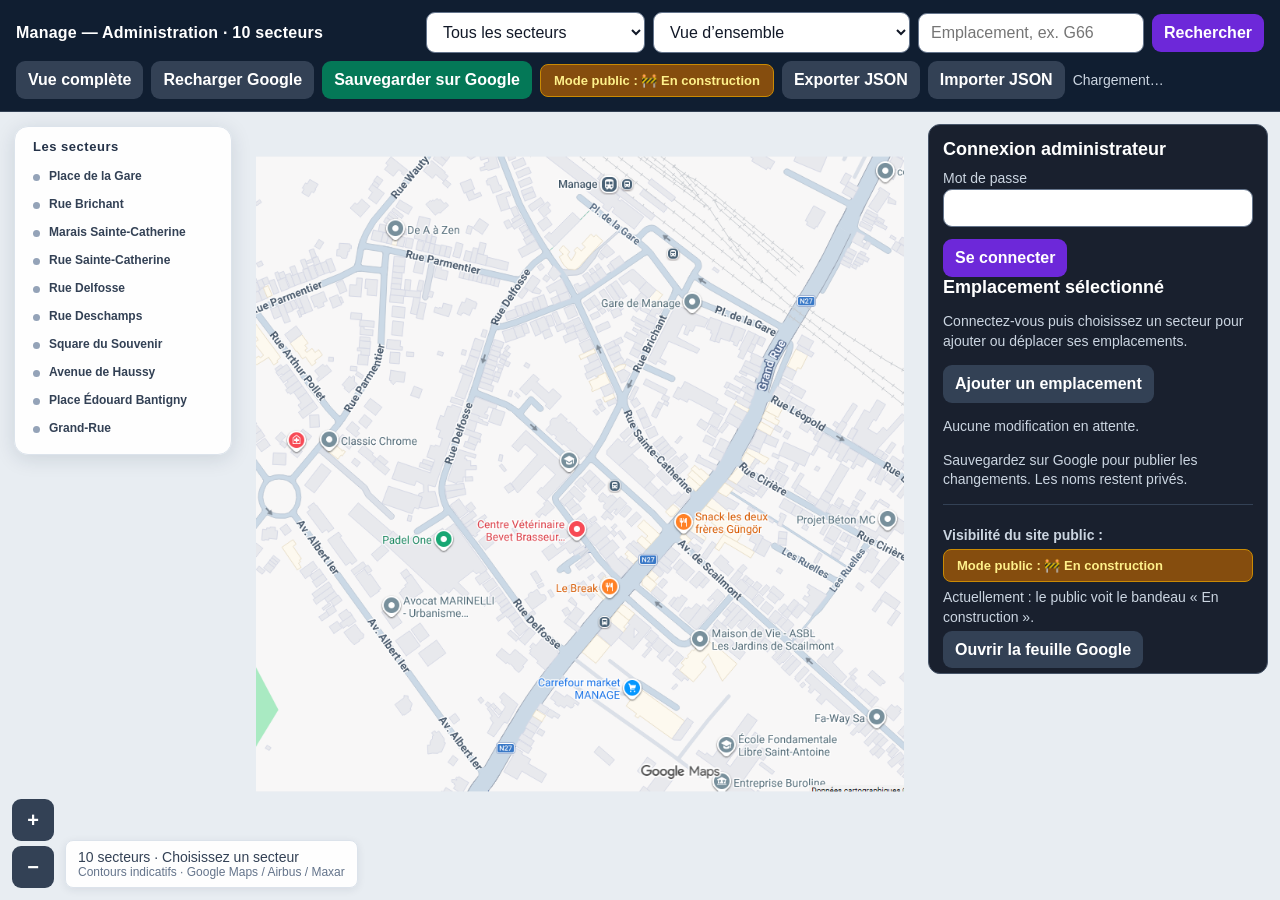
==== admin.html @ 60f696f9 "Ajout de la vue detaillee Rue Deschamps et recalage exact de la zone comme pour Haussy" ====
<!doctype html><html lang="fr"><head><meta charset="utf-8"><meta name="viewport" content="width=device-width,initial-scale=1"><title>Brocante Manage — Administration</title><link rel="stylesheet" href="styles.css?v=deschamps-clean-1"></head><body>
<header><strong>Manage — Administration · 10 secteurs</strong><select id="sector" aria-label="Secteur"><option value="">Tous les secteurs</option></select><select id="baseMap" aria-label="Vue du plan"><option value="ensemble">Vue d’ensemble</option><option value="gare">Détail Gare</option><option value="sud">Détail sud / Grand-Rue</option></select><input id="search" aria-label="Emplacement" placeholder="Emplacement, ex. G66"><button class="primary" id="go">Rechercher</button><button id="fit">Vue complète</button><button id="reload">Recharger Google</button><button class="success" id="saveFile" disabled>Sauvegarder sur Google</button><button type="button" id="toggleConstruction" class="button toggle-construction" title="Basculer le mode d'affichage public">Mode public : 🚧 En construction</button><button id="exportFile">Exporter JSON</button><label class="button">Importer JSON<input class="hidden" type="file" id="importFile" accept=".json,application/json" disabled></label><button id="logout" class="hidden">Déconnexion</button><span id="status" role="status">Chargement…</span></header>
<main id="view"><div id="stage"><img id="map" src="plan-centre.png" alt="Plan des dix secteurs"><svg id="zones" aria-label="Secteurs de la brocante"></svg><div id="markers"></div></div><aside class="panel"><form id="login"><h2>Connexion administrateur</h2><label>Mot de passe<input id="password" type="password" autocomplete="current-password" required></label><div class="actions"><button type="submit" class="primary">Se connecter</button></div></form><h2>Emplacement sélectionné</h2><p id="empty" class="hint">Connectez-vous puis choisissez un secteur pour ajouter ou déplacer ses emplacements.</p><form id="editor" class="hidden"><label>Emplacement<input id="f_emplacement" required maxlength="60"></label><label>Exposant / nom<input id="f_nom" maxlength="300"></label><label>Secteur<select id="f_rue" required><option value="Place de la Gare">Place de la Gare</option><option value="Rampe de la Gare">Rampe de la Gare (secteur Gare)</option><option value="Rue Brichant">Rue Brichant</option><option value="Marais Sainte-Catherine">Marais Sainte-Catherine</option><option value="Rue Sainte-Catherine">Rue Sainte-Catherine</option><option value="Rue Delfosse">Rue Delfosse</option><option value="Rue Deschamps">Rue Deschamps</option><option value="Square du Souvenir">Square du Souvenir</option><option value="Avenue de Haussy">Avenue de Haussy</option><option value="Place Édouard Bantigny">Place Édouard Bantigny</option><option value="Grand-Rue">Grand-Rue</option></select></label><label>Dimension<input id="f_dimension" maxlength="300"></label><label>Statut<input id="f_statut" maxlength="300"></label><div class="row"><label>Position X sur cette vue (%)<input id="f_x" type="number" min="0" max="100" step="any" required></label><label>Position Y sur cette vue (%)<input id="f_y" type="number" min="0" max="100" step="any" required></label></div><div class="actions"><button class="primary" type="submit">Appliquer</button><button class="danger" type="button" id="remove">Supprimer</button></div></form><div class="actions"><button type="button" id="add" disabled>Ajouter un emplacement</button></div><p class="hint" id="dirty">Aucune modification en attente.</p><p class="hint">Sauvegardez sur Google pour publier les changements. Les noms restent privés.</p><div class="admin-section" style="margin-top:14px;padding-top:14px;border-top:1px solid #334155"><label style="font-weight:600;display:block;margin-bottom:6px">Visibilité du site public :</label><button type="button" id="togglePublicMode" class="button toggle-construction" style="width:100%">Mode public : 🚧 En construction</button><p class="hint" id="publicModeHint" style="margin-top:6px">Actuellement : le public voit le bandeau « En construction ».</p></div><a class="button" href="https://docs.google.com/spreadsheets/d/1a1C3NJFDnlJgHLUonnntC3DbZbD2wBY8V8TcqD11niU/edit" target="_blank" rel="noopener">Ouvrir la feuille Google</a></aside><div class="map-note"><span id="sectorNote">10 secteurs · Choisissez un secteur</span><small>Contours indicatifs · Google Maps / Airbus / Maxar</small></div><div class="controls"><button id="plus" aria-label="Zoom avant">+</button><button id="minus" aria-label="Zoom arrière">−</button></div></main>
<script>window.ADMIN_MODE=true; window.isUnlocked=false;</script><script src="config.js?v=deschamps-clean-1"></script><script src="emplacements-data.js"></script><script src="cloud.js"></script><script src="sectors.js?v=deschamps-clean-1"></script><script src="app.js?v=deschamps-clean-1"></script><script src="sector-ui.js?v=deschamps-clean-1"></script><script src="admin.js?v=deschamps-clean-1"></script></body></html>
---- styles.css ----
*{box-sizing:border-box}html,body{margin:0;height:100%;font-family:Segoe UI,Arial,sans-serif;background:#0f172a;color:#fff}body{display:grid;grid-template-rows:auto minmax(0,1fr)}header{padding:10px 12px;background:#111827;display:flex;gap:8px;align-items:center;flex-wrap:wrap;border-bottom:1px solid #334155;z-index:20}header strong{margin-right:auto}input,select{font:inherit;padding:10px 12px;border:1px solid #64748b;border-radius:9px;background:#fff;color:#111827;min-width:160px}button,.button{font:inherit;padding:10px 12px;border:0;border-radius:9px;background:#334155;color:#fff;font-weight:650;cursor:pointer;text-decoration:none}button:hover,.button:hover{background:#475569}.primary{background:#6d28d9!important}.success{background:#047857!important}.danger{background:#b91c1c!important}#status{font-size:14px;color:#cbd5e1;max-width:330px}#view{position:relative;overflow:hidden;cursor:grab;background:#020617;touch-action:none}#stage{position:absolute;transform-origin:0 0;transition:transform .45s cubic-bezier(.2,.8,.2,1)}#view.panning #stage{transition:none!important}#map{display:block;user-select:none;pointer-events:none}#zones{position:absolute;left:0;top:0;pointer-events:none}#zones g{pointer-events:stroke;cursor:pointer}#zones g:focus{outline:3px solid white}.marker{position:absolute;transform:translate(-50%,-50%);min-width:30px;height:30px;padding:0 4px;border-radius:15px;background:#7c3aed;border:3px solid white;box-shadow:0 2px 9px #000;display:grid;place-items:center;color:#0f172a;font-size:11px;font-weight:800;cursor:pointer;user-select:none;touch-action:none}.marker[hidden]{display:none}.marker.selected{color:white;background:#ef4444;z-index:5;min-width:38px;height:38px}.marker .tip{display:none;position:absolute;bottom:34px;background:#111827;color:white;padding:5px 8px;border-radius:6px;white-space:nowrap;font-size:14px}.marker:hover .tip,.marker.selected .tip{display:block}#info{position:absolute;right:12px;top:12px;background:#111827ef;border:1px solid #475569;border-radius:12px;padding:12px;min-width:230px;display:none;z-index:10}#info b{font-size:20px}#info div{margin-top:5px;color:#cbd5e1}.controls{position:absolute;left:12px;bottom:12px;display:grid;gap:5px;z-index:10}.controls button{font-size:20px;width:42px;height:42px;padding:0}.panel{position:absolute;right:12px;top:12px;width:min(340px,calc(100% - 24px));background:#111827f5;border:1px solid #475569;border-radius:12px;padding:14px;z-index:10;max-height:calc(100% - 24px);overflow:auto;touch-action:pan-y}.panel h2{font-size:18px;margin:0 0 10px}.panel label{display:block;font-size:14px;color:#cbd5e1;margin-top:8px}.panel input,.panel select{display:block;width:100%;min-width:0;margin-top:3px}.panel .row{display:grid;grid-template-columns:1fr 1fr;gap:8px}.panel .actions{display:flex;gap:8px;flex-wrap:wrap;margin-top:12px}.hint{font-size:14px;color:#cbd5e1;line-height:1.4}.admin-marker{cursor:move}.hidden{display:none!important}.map-note{position:absolute;left:65px;bottom:12px;background:#111827e8;border-radius:8px;padding:8px 12px;max-width:min(520px,calc(100% - 90px));font-size:14px;pointer-events:none}.map-note small{display:block;color:#cbd5e1;font-size:12px}@media(max-width:700px){header strong{width:100%}header input,header select{flex:1;min-width:130px}.panel{top:auto;bottom:55px;max-height:45%}.map-note{font-size:12px}}
/* Légende lisible, discrète, sans masquer le centre du plan. */
.sector-legend{position:absolute;left:14px;top:14px;z-index:9;width:218px;padding:12px;background:#fffffff5;color:#243248;border:1px solid #dce3eb;border-radius:14px;box-shadow:0 4px 20px #13263c20;touch-action:pan-y;max-height:calc(100% - 95px);overflow:auto;cursor:default}.sector-legend strong{display:block;font-size:13px;margin:0 6px 8px;letter-spacing:.04em}.sector-legend button{display:block;width:100%;text-align:left;background:transparent;color:#334155;font-size:12px;font-weight:550;padding:7px 7px 7px 22px;position:relative;border-radius:6px}.sector-legend button:before{content:'';position:absolute;left:6px;top:12px;width:7px;height:7px;border-radius:50%;background:#94a3b8;box-shadow:0 0 0 1px #fff}.sector-legend button:hover{background:#edf2f7}.sector-legend button:hover:before,.sector-legend button.active:before{background:var(--sector-color)}.sector-legend button.active{background:#e8eef6;color:#111827;font-weight:750}.marker{box-shadow:0 2px 6px #18283d40;border-width:2px;color:white}.marker .tip{font-size:12px;box-shadow:0 3px 12px #0002}#view{background:#e8edf2}header{background:#101e31;padding:12px 16px}header strong{letter-spacing:.015em}.map-note{background:#fffffff0;color:#334155;border:1px solid #dce3eb;box-shadow:0 2px 8px #13263c15}.map-note small{color:#64748b}.sector-poly,.sector-band,.sector-halo{transition:fill-opacity .2s ease,stroke .2s ease,stroke-opacity .2s ease,stroke-width .2s ease}.sector-halo{filter:drop-shadow(0 1px 2px #0f172a40)}.sector-poly{cursor:pointer}@media(max-width:700px){.sector-legend{display:none}}
.header-controls{display:flex;gap:8px;align-items:center;flex-wrap:wrap}
.construction-notice{display:inline-flex;align-items:center;gap:10px;background:rgba(234,179,8,0.12);border:1px solid rgba(234,179,8,0.45);padding:6px 14px;border-radius:9999px;font-size:13.5px;color:#fef08a}
.construction-badge{display:inline-flex;align-items:center;gap:5px;background:#eab308;color:#0f172a;font-weight:750;font-size:11.5px;text-transform:uppercase;letter-spacing:.05em;padding:3px 9px;border-radius:9999px}
.construction-text{color:#fef3c7;font-weight:500}
.toggle-construction{display:inline-flex;align-items:center;gap:6px;font-size:13px;padding:8px 13px;border-radius:8px;cursor:pointer;border:1px solid transparent;transition:background .2s,border-color .2s}
.toggle-construction.is-construction{background:#854d0e!important;color:#fef08a!important;border-color:#ca8a04!important}
.toggle-construction.is-construction:hover{background:#a16207!important}
.toggle-construction.is-normal{background:#065f46!important;color:#6ee7b7!important;border-color:#059669!important}
.toggle-construction.is-normal:hover{background:#047857!important}
@media(max-width:700px){.construction-notice{width:100%;justify-content:center;font-size:12.5px;padding:6px 8px}.header-controls{width:100%}}
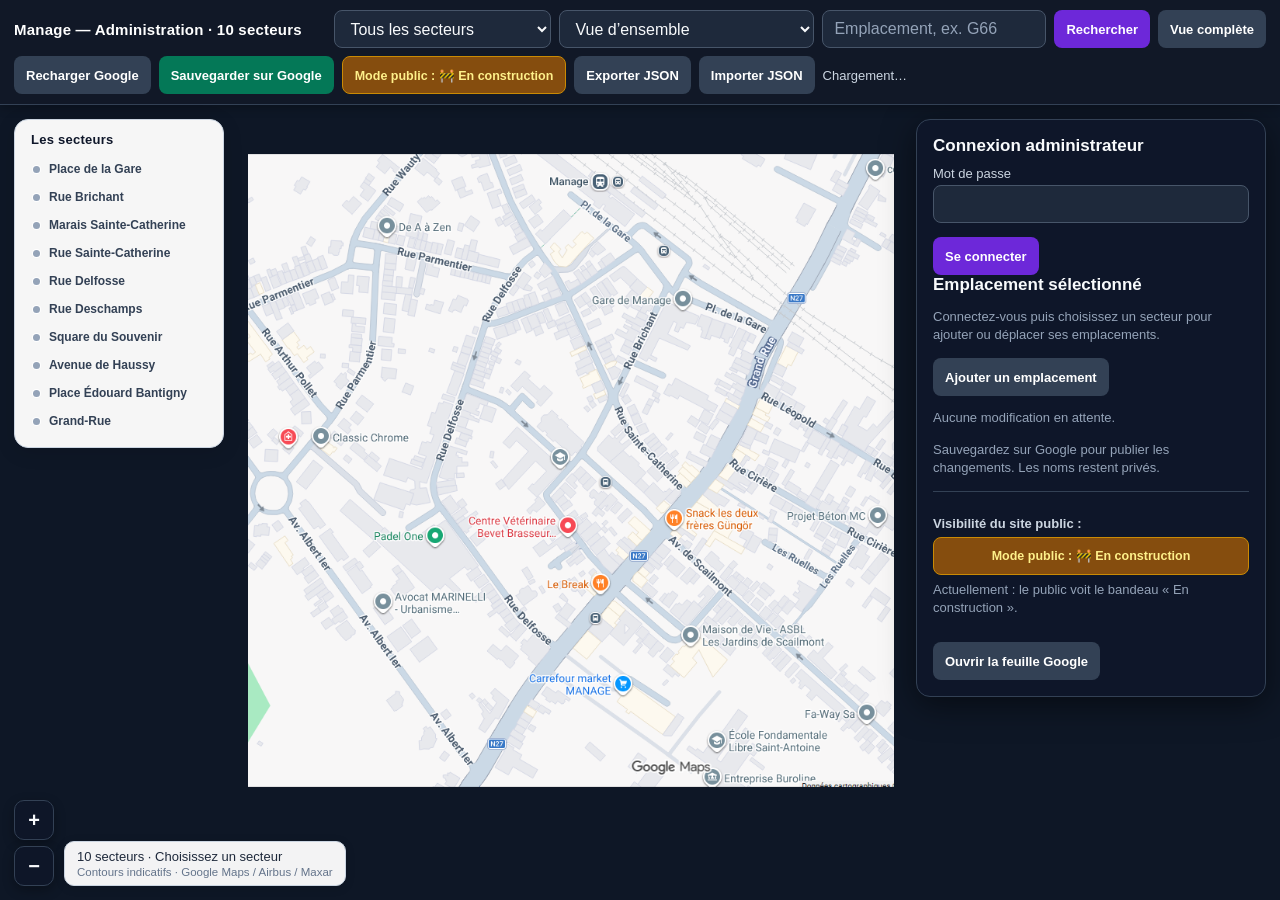
==== commit dbbfe9c8: "Ajout de l'editeur interactif de traces de secteurs dans le panneau d'administration" ====
--- a/admin.html
+++ b/admin.html
@@ -1,4 +1,4 @@
-<!doctype html><html lang="fr"><head><meta charset="utf-8"><meta name="viewport" content="width=device-width,initial-scale=1"><title>Brocante Manage — Administration</title><link rel="stylesheet" href="styles.css?v=deschamps-clean-1"></head><body>
+<!doctype html><html lang="fr"><head><meta charset="utf-8"><meta name="viewport" content="width=device-width,initial-scale=1"><title>Brocante Manage — Administration</title><link rel="stylesheet" href="styles.css?v=delfosse-clean-1"></head><body>
 <header><strong>Manage — Administration · 10 secteurs</strong><select id="sector" aria-label="Secteur"><option value="">Tous les secteurs</option></select><select id="baseMap" aria-label="Vue du plan"><option value="ensemble">Vue d’ensemble</option><option value="gare">Détail Gare</option><option value="sud">Détail sud / Grand-Rue</option></select><input id="search" aria-label="Emplacement" placeholder="Emplacement, ex. G66"><button class="primary" id="go">Rechercher</button><button id="fit">Vue complète</button><button id="reload">Recharger Google</button><button class="success" id="saveFile" disabled>Sauvegarder sur Google</button><button type="button" id="toggleConstruction" class="button toggle-construction" title="Basculer le mode d'affichage public">Mode public : 🚧 En construction</button><button id="exportFile">Exporter JSON</button><label class="button">Importer JSON<input class="hidden" type="file" id="importFile" accept=".json,application/json" disabled></label><button id="logout" class="hidden">Déconnexion</button><span id="status" role="status">Chargement…</span></header>
-<main id="view"><div id="stage"><img id="map" src="plan-centre.png" alt="Plan des dix secteurs"><svg id="zones" aria-label="Secteurs de la brocante"></svg><div id="markers"></div></div><aside class="panel"><form id="login"><h2>Connexion administrateur</h2><label>Mot de passe<input id="password" type="password" autocomplete="current-password" required></label><div class="actions"><button type="submit" class="primary">Se connecter</button></div></form><h2>Emplacement sélectionné</h2><p id="empty" class="hint">Connectez-vous puis choisissez un secteur pour ajouter ou déplacer ses emplacements.</p><form id="editor" class="hidden"><label>Emplacement<input id="f_emplacement" required maxlength="60"></label><label>Exposant / nom<input id="f_nom" maxlength="300"></label><label>Secteur<select id="f_rue" required><option value="Place de la Gare">Place de la Gare</option><option value="Rampe de la Gare">Rampe de la Gare (secteur Gare)</option><option value="Rue Brichant">Rue Brichant</option><option value="Marais Sainte-Catherine">Marais Sainte-Catherine</option><option value="Rue Sainte-Catherine">Rue Sainte-Catherine</option><option value="Rue Delfosse">Rue Delfosse</option><option value="Rue Deschamps">Rue Deschamps</option><option value="Square du Souvenir">Square du Souvenir</option><option value="Avenue de Haussy">Avenue de Haussy</option><option value="Place Édouard Bantigny">Place Édouard Bantigny</option><option value="Grand-Rue">Grand-Rue</option></select></label><label>Dimension<input id="f_dimension" maxlength="300"></label><label>Statut<input id="f_statut" maxlength="300"></label><div class="row"><label>Position X sur cette vue (%)<input id="f_x" type="number" min="0" max="100" step="any" required></label><label>Position Y sur cette vue (%)<input id="f_y" type="number" min="0" max="100" step="any" required></label></div><div class="actions"><button class="primary" type="submit">Appliquer</button><button class="danger" type="button" id="remove">Supprimer</button></div></form><div class="actions"><button type="button" id="add" disabled>Ajouter un emplacement</button></div><p class="hint" id="dirty">Aucune modification en attente.</p><p class="hint">Sauvegardez sur Google pour publier les changements. Les noms restent privés.</p><div class="admin-section" style="margin-top:14px;padding-top:14px;border-top:1px solid #334155"><label style="font-weight:600;display:block;margin-bottom:6px">Visibilité du site public :</label><button type="button" id="togglePublicMode" class="button toggle-construction" style="width:100%">Mode public : 🚧 En construction</button><p class="hint" id="publicModeHint" style="margin-top:6px">Actuellement : le public voit le bandeau « En construction ».</p></div><a class="button" href="https://docs.google.com/spreadsheets/d/1a1C3NJFDnlJgHLUonnntC3DbZbD2wBY8V8TcqD11niU/edit" target="_blank" rel="noopener">Ouvrir la feuille Google</a></aside><div class="map-note"><span id="sectorNote">10 secteurs · Choisissez un secteur</span><small>Contours indicatifs · Google Maps / Airbus / Maxar</small></div><div class="controls"><button id="plus" aria-label="Zoom avant">+</button><button id="minus" aria-label="Zoom arrière">−</button></div></main>
-<script>window.ADMIN_MODE=true; window.isUnlocked=false;</script><script src="config.js?v=deschamps-clean-1"></script><script src="emplacements-data.js"></script><script src="cloud.js"></script><script src="sectors.js?v=deschamps-clean-1"></script><script src="app.js?v=deschamps-clean-1"></script><script src="sector-ui.js?v=deschamps-clean-1"></script><script src="admin.js?v=deschamps-clean-1"></script></body></html>
+<main id="view"><div id="stage"><img id="map" src="plan-centre.png" alt="Plan des dix secteurs"><svg id="zones" aria-label="Secteurs de la brocante"></svg><div id="markers"></div></div><aside class="panel"><form id="login"><h2>Connexion administrateur</h2><label>Mot de passe<input id="password" type="password" autocomplete="current-password" required></label><div class="actions"><button type="submit" class="primary">Se connecter</button></div></form><h2>Emplacement sélectionné</h2><p id="empty" class="hint">Connectez-vous puis choisissez un secteur pour ajouter ou déplacer ses emplacements.</p><form id="editor" class="hidden"><label>Emplacement<input id="f_emplacement" required maxlength="60"></label><label>Exposant / nom<input id="f_nom" maxlength="300"></label><label>Secteur<select id="f_rue" required><option value="Place de la Gare">Place de la Gare</option><option value="Rampe de la Gare">Rampe de la Gare (secteur Gare)</option><option value="Rue Brichant">Rue Brichant</option><option value="Marais Sainte-Catherine">Marais Sainte-Catherine</option><option value="Rue Sainte-Catherine">Rue Sainte-Catherine</option><option value="Rue Delfosse">Rue Delfosse</option><option value="Rue Deschamps">Rue Deschamps</option><option value="Square du Souvenir">Square du Souvenir</option><option value="Avenue de Haussy">Avenue de Haussy</option><option value="Place Édouard Bantigny">Place Édouard Bantigny</option><option value="Grand-Rue">Grand-Rue</option></select></label><label>Dimension<input id="f_dimension" maxlength="300"></label><label>Statut<input id="f_statut" maxlength="300"></label><div class="row"><label>Position X sur cette vue (%)<input id="f_x" type="number" min="0" max="100" step="any" required></label><label>Position Y sur cette vue (%)<input id="f_y" type="number" min="0" max="100" step="any" required></label></div><div class="actions"><button class="primary" type="submit">Appliquer</button><button class="danger" type="button" id="remove">Supprimer</button></div></form><div class="actions"><button type="button" id="add" disabled>Ajouter un emplacement</button></div><p class="hint" id="dirty">Aucune modification en attente.</p><p class="hint">Sauvegardez sur Google pour publier les changements. Les noms restent privés.</p><div class="admin-section" style="margin-top:14px;padding-top:14px;border-top:1px solid #334155"><label style="font-weight:600;display:block;margin-bottom:6px">Visibilité du site public :</label><button type="button" id="togglePublicMode" class="button toggle-construction" style="width:100%">Mode public : 🚧 En construction</button><p class="hint" id="publicModeHint" style="margin-top:6px">Actuellement : le public voit le bandeau « En construction ».</p></div><div id="sectorEditSection" class="admin-section hidden" style="margin-top:14px;padding-top:14px;border-top:1px solid #334155"><label style="font-weight:600;display:block;margin-bottom:6px">Éditeur de tracé de secteur :</label><button type="button" id="toggleSectorEdit" class="button" style="width:100%">✏️ Éditer le tracé de ce secteur</button><div id="sectorEditControls" class="hidden" style="margin-top:8px"><p class="hint" style="margin-bottom:6px">Glissez les poignées bleues sur la carte pour ajuster les sommets du secteur en direct.</p><div class="actions" style="margin-top:6px"><button type="button" id="addSectorPoint" class="button" style="flex:1">➕ Point</button><button type="button" id="removeSectorPoint" class="danger" style="flex:1">➖ Retirer point</button></div><label style="margin-top:8px;font-size:12px;display:block">Code du tracé (mis à jour en direct) :</label><textarea id="sectorCodeBox" rows="4" style="width:100%;font-family:monospace;font-size:11px;background:#0e1726;color:#38bdf8;border:1px solid #334155;border-radius:6px;padding:6px;margin-top:4px" readonly></textarea><button type="button" id="copySectorCode" class="button primary" style="width:100%;margin-top:6px">📋 Copier le code du tracé</button></div></div><a class="button" href="https://docs.google.com/spreadsheets/d/1a1C3NJFDnlJgHLUonnntC3DbZbD2wBY8V8TcqD11niU/edit" target="_blank" rel="noopener" style="margin-top:12px">Ouvrir la feuille Google</a></aside><div class="map-note"><span id="sectorNote">10 secteurs · Choisissez un secteur</span><small>Contours indicatifs · Google Maps / Airbus / Maxar</small></div><div class="controls"><button id="plus" aria-label="Zoom avant">+</button><button id="minus" aria-label="Zoom arrière">−</button></div></main>
+<script>window.ADMIN_MODE=true; window.isUnlocked=false;</script><script src="config.js?v=delfosse-clean-1"></script><script src="emplacements-data.js"></script><script src="cloud.js"></script><script src="sectors.js?v=delfosse-clean-1"></script><script src="app.js?v=delfosse-clean-1"></script><script src="sector-ui.js?v=delfosse-clean-1"></script><script src="admin.js?v=delfosse-clean-1"></script></body></html>
--- a/styles.css
+++ b/styles.css
@@ -1,14 +1,419 @@
-*{box-sizing:border-box}html,body{margin:0;height:100%;font-family:Segoe UI,Arial,sans-serif;background:#0f172a;color:#fff}body{display:grid;grid-template-rows:auto minmax(0,1fr)}header{padding:10px 12px;background:#111827;display:flex;gap:8px;align-items:center;flex-wrap:wrap;border-bottom:1px solid #334155;z-index:20}header strong{margin-right:auto}input,select{font:inherit;padding:10px 12px;border:1px solid #64748b;border-radius:9px;background:#fff;color:#111827;min-width:160px}button,.button{font:inherit;padding:10px 12px;border:0;border-radius:9px;background:#334155;color:#fff;font-weight:650;cursor:pointer;text-decoration:none}button:hover,.button:hover{background:#475569}.primary{background:#6d28d9!important}.success{background:#047857!important}.danger{background:#b91c1c!important}#status{font-size:14px;color:#cbd5e1;max-width:330px}#view{position:relative;overflow:hidden;cursor:grab;background:#020617;touch-action:none}#stage{position:absolute;transform-origin:0 0;transition:transform .45s cubic-bezier(.2,.8,.2,1)}#view.panning #stage{transition:none!important}#map{display:block;user-select:none;pointer-events:none}#zones{position:absolute;left:0;top:0;pointer-events:none}#zones g{pointer-events:stroke;cursor:pointer}#zones g:focus{outline:3px solid white}.marker{position:absolute;transform:translate(-50%,-50%);min-width:30px;height:30px;padding:0 4px;border-radius:15px;background:#7c3aed;border:3px solid white;box-shadow:0 2px 9px #000;display:grid;place-items:center;color:#0f172a;font-size:11px;font-weight:800;cursor:pointer;user-select:none;touch-action:none}.marker[hidden]{display:none}.marker.selected{color:white;background:#ef4444;z-index:5;min-width:38px;height:38px}.marker .tip{display:none;position:absolute;bottom:34px;background:#111827;color:white;padding:5px 8px;border-radius:6px;white-space:nowrap;font-size:14px}.marker:hover .tip,.marker.selected .tip{display:block}#info{position:absolute;right:12px;top:12px;background:#111827ef;border:1px solid #475569;border-radius:12px;padding:12px;min-width:230px;display:none;z-index:10}#info b{font-size:20px}#info div{margin-top:5px;color:#cbd5e1}.controls{position:absolute;left:12px;bottom:12px;display:grid;gap:5px;z-index:10}.controls button{font-size:20px;width:42px;height:42px;padding:0}.panel{position:absolute;right:12px;top:12px;width:min(340px,calc(100% - 24px));background:#111827f5;border:1px solid #475569;border-radius:12px;padding:14px;z-index:10;max-height:calc(100% - 24px);overflow:auto;touch-action:pan-y}.panel h2{font-size:18px;margin:0 0 10px}.panel label{display:block;font-size:14px;color:#cbd5e1;margin-top:8px}.panel input,.panel select{display:block;width:100%;min-width:0;margin-top:3px}.panel .row{display:grid;grid-template-columns:1fr 1fr;gap:8px}.panel .actions{display:flex;gap:8px;flex-wrap:wrap;margin-top:12px}.hint{font-size:14px;color:#cbd5e1;line-height:1.4}.admin-marker{cursor:move}.hidden{display:none!important}.map-note{position:absolute;left:65px;bottom:12px;background:#111827e8;border-radius:8px;padding:8px 12px;max-width:min(520px,calc(100% - 90px));font-size:14px;pointer-events:none}.map-note small{display:block;color:#cbd5e1;font-size:12px}@media(max-width:700px){header strong{width:100%}header input,header select{flex:1;min-width:130px}.panel{top:auto;bottom:55px;max-height:45%}.map-note{font-size:12px}}
-/* Légende lisible, discrète, sans masquer le centre du plan. */
-.sector-legend{position:absolute;left:14px;top:14px;z-index:9;width:218px;padding:12px;background:#fffffff5;color:#243248;border:1px solid #dce3eb;border-radius:14px;box-shadow:0 4px 20px #13263c20;touch-action:pan-y;max-height:calc(100% - 95px);overflow:auto;cursor:default}.sector-legend strong{display:block;font-size:13px;margin:0 6px 8px;letter-spacing:.04em}.sector-legend button{display:block;width:100%;text-align:left;background:transparent;color:#334155;font-size:12px;font-weight:550;padding:7px 7px 7px 22px;position:relative;border-radius:6px}.sector-legend button:before{content:'';position:absolute;left:6px;top:12px;width:7px;height:7px;border-radius:50%;background:#94a3b8;box-shadow:0 0 0 1px #fff}.sector-legend button:hover{background:#edf2f7}.sector-legend button:hover:before,.sector-legend button.active:before{background:var(--sector-color)}.sector-legend button.active{background:#e8eef6;color:#111827;font-weight:750}.marker{box-shadow:0 2px 6px #18283d40;border-width:2px;color:white}.marker .tip{font-size:12px;box-shadow:0 3px 12px #0002}#view{background:#e8edf2}header{background:#101e31;padding:12px 16px}header strong{letter-spacing:.015em}.map-note{background:#fffffff0;color:#334155;border:1px solid #dce3eb;box-shadow:0 2px 8px #13263c15}.map-note small{color:#64748b}.sector-poly,.sector-band,.sector-halo{transition:fill-opacity .2s ease,stroke .2s ease,stroke-opacity .2s ease,stroke-width .2s ease}.sector-halo{filter:drop-shadow(0 1px 2px #0f172a40)}.sector-poly{cursor:pointer}@media(max-width:700px){.sector-legend{display:none}}
-.header-controls{display:flex;gap:8px;align-items:center;flex-wrap:wrap}
-.construction-notice{display:inline-flex;align-items:center;gap:10px;background:rgba(234,179,8,0.12);border:1px solid rgba(234,179,8,0.45);padding:6px 14px;border-radius:9999px;font-size:13.5px;color:#fef08a}
-.construction-badge{display:inline-flex;align-items:center;gap:5px;background:#eab308;color:#0f172a;font-weight:750;font-size:11.5px;text-transform:uppercase;letter-spacing:.05em;padding:3px 9px;border-radius:9999px}
-.construction-text{color:#fef3c7;font-weight:500}
-.toggle-construction{display:inline-flex;align-items:center;gap:6px;font-size:13px;padding:8px 13px;border-radius:8px;cursor:pointer;border:1px solid transparent;transition:background .2s,border-color .2s}
-.toggle-construction.is-construction{background:#854d0e!important;color:#fef08a!important;border-color:#ca8a04!important}
-.toggle-construction.is-construction:hover{background:#a16207!important}
-.toggle-construction.is-normal{background:#065f46!important;color:#6ee7b7!important;border-color:#059669!important}
-.toggle-construction.is-normal:hover{background:#047857!important}
-@media(max-width:700px){.construction-notice{width:100%;justify-content:center;font-size:12.5px;padding:6px 8px}.header-controls{width:100%}}
-
+*{box-sizing:border-box}
+html,body{margin:0;height:100%;font-family:-apple-system,BlinkMacSystemFont,"Segoe UI",Roboto,Helvetica,Arial,sans-serif;background:#0f172a;color:#fff;overflow:hidden}
+body{display:grid;grid-template-rows:auto minmax(0,1fr)}
+
+/* HEADER RESPONSIF */
+header{
+  padding:10px 14px;
+  background:#111827;
+  display:flex;
+  gap:8px;
+  align-items:center;
+  flex-wrap:wrap;
+  border-bottom:1px solid #334155;
+  z-index:25;
+  box-shadow:0 2px 10px rgba(0,0,0,0.3);
+}
+header strong{
+  font-size:15px;
+  font-weight:700;
+  letter-spacing:.015em;
+  margin-right:auto;
+  white-space:nowrap;
+}
+.header-controls{
+  display:flex;
+  gap:8px;
+  align-items:center;
+  flex-wrap:wrap;
+}
+
+/* FORM CONTROLS & BUTTONS */
+input,select{
+  font:inherit;
+  height:38px;
+  padding:0 11px;
+  border:1px solid #475569;
+  border-radius:8px;
+  background:#1e293b;
+  color:#f8fafc;
+  min-width:140px;
+  outline:none;
+  transition:border-color .15s,box-shadow .15s;
+}
+input:focus,select:focus{
+  border-color:#38bdf8;
+  box-shadow:0 0 0 3px rgba(56,189,248,0.25);
+}
+input::placeholder{color:#94a3b8}
+
+button,.button{
+  font:inherit;
+  height:38px;
+  padding:0 12px;
+  border:0;
+  border-radius:8px;
+  background:#334155;
+  color:#fff;
+  font-weight:600;
+  font-size:13px;
+  cursor:pointer;
+  text-decoration:none;
+  display:inline-flex;
+  align-items:center;
+  justify-content:center;
+  white-space:nowrap;
+  touch-action:manipulation;
+  transition:background .15s,transform .1s;
+}
+button:hover,.button:hover{background:#475569}
+button:active,.button:active{transform:scale(0.98)}
+
+.primary{background:#6d28d9!important}
+.primary:hover{background:#7c3aed!important}
+.success{background:#047857!important}
+.success:hover{background:#059669!important}
+.danger{background:#b91c1c!important}
+.danger:hover{background:#dc2626!important}
+
+#status{
+  font-size:13px;
+  color:#cbd5e1;
+  max-width:320px;
+  white-space:nowrap;
+  overflow:hidden;
+  text-overflow:ellipsis;
+}
+
+/* BANDEAU EN CONSTRUCTION */
+.construction-notice{
+  display:inline-flex;
+  align-items:center;
+  gap:10px;
+  background:rgba(234,179,8,0.12);
+  border:1px solid rgba(234,179,8,0.45);
+  padding:6px 14px;
+  border-radius:9999px;
+  font-size:13px;
+  color:#fef08a;
+}
+.construction-badge{
+  display:inline-flex;
+  align-items:center;
+  gap:5px;
+  background:#eab308;
+  color:#0f172a;
+  font-weight:750;
+  font-size:11px;
+  text-transform:uppercase;
+  letter-spacing:.05em;
+  padding:3px 8px;
+  border-radius:9999px;
+}
+.construction-text{color:#fef3c7;font-weight:500}
+
+.toggle-construction{
+  display:inline-flex;
+  align-items:center;
+  gap:6px;
+  font-size:12.5px;
+  padding:0 12px;
+  height:38px;
+  border-radius:8px;
+  cursor:pointer;
+  border:1px solid transparent;
+  transition:background .2s,border-color .2s;
+}
+.toggle-construction.is-construction{background:#854d0e!important;color:#fef08a!important;border-color:#ca8a04!important}
+.toggle-construction.is-construction:hover{background:#a16207!important}
+.toggle-construction.is-normal{background:#065f46!important;color:#6ee7b7!important;border-color:#059669!important}
+.toggle-construction.is-normal:hover{background:#047857!important}
+
+/* ZONE DE CARTE / VIEWPORT */
+#view{
+  position:relative;
+  overflow:hidden;
+  cursor:grab;
+  background:#0e1726;
+  touch-action:none;
+  user-select:none;
+}
+#stage{
+  position:absolute;
+  transform-origin:0 0;
+  transition:transform .45s cubic-bezier(.2,.8,.2,1);
+}
+#view.panning #stage{transition:none!important}
+#map{display:block;user-select:none;pointer-events:none}
+#zones{position:absolute;left:0;top:0;pointer-events:none}
+#zones g{pointer-events:stroke;cursor:pointer}
+#zones g:focus{outline:3px solid #38bdf8}
+
+/* SVG STYLES */
+.sector-poly,.sector-band,.sector-halo{
+  transition:fill-opacity .2s ease,stroke .2s ease,stroke-opacity .2s ease,stroke-width .2s ease;
+}
+.sector-halo{filter:drop-shadow(0 1px 2px #0f172a40)}
+.sector-poly{cursor:pointer}
+
+/* MARQUEURS SUR LA CARTE */
+.marker{
+  position:absolute;
+  transform:translate(-50%,-50%);
+  min-width:32px;
+  height:32px;
+  padding:0 6px;
+  border-radius:16px;
+  background:#7c3aed;
+  border:2px solid #ffffff;
+  box-shadow:0 3px 8px rgba(0,0,0,0.4);
+  display:grid;
+  place-items:center;
+  color:#ffffff;
+  font-size:11.5px;
+  font-weight:800;
+  cursor:pointer;
+  user-select:none;
+  touch-action:none;
+  transition:transform .15s ease,background-color .15s ease;
+}
+.marker[hidden]{display:none!important}
+.marker:hover{transform:translate(-50%,-50%) scale(1.15);z-index:12}
+.marker.selected{
+  color:#fff;
+  background:#ef4444!important;
+  z-index:20;
+  min-width:38px;
+  height:38px;
+  box-shadow:0 0 0 4px rgba(239,68,68,0.35),0 4px 14px rgba(0,0,0,0.6);
+  animation:pulseMarker 1.5s infinite alternate ease-in-out;
+}
+@keyframes pulseMarker{
+  0%{transform:translate(-50%,-50%) scale(1)}
+  100%{transform:translate(-50%,-50%) scale(1.1)}
+}
+
+.marker .tip{
+  display:none;
+  position:absolute;
+  bottom:38px;
+  left:50%;
+  transform:translateX(-50%);
+  background:#0f172af2;
+  color:#fff;
+  padding:6px 10px;
+  border-radius:7px;
+  white-space:nowrap;
+  font-size:12px;
+  font-weight:500;
+  border:1px solid #334155;
+  box-shadow:0 4px 14px rgba(0,0,0,0.4);
+  pointer-events:none;
+}
+.marker:hover .tip,.marker.selected .tip{display:block}
+
+/* POPUP D'INFORMATION SUR CARTE (INDEX) */
+#info{
+  position:absolute;
+  right:14px;
+  top:14px;
+  background:#0f172af5;
+  border:1px solid #334155;
+  border-radius:14px;
+  padding:14px 16px;
+  min-width:240px;
+  display:none;
+  z-index:15;
+  box-shadow:0 8px 24px rgba(0,0,0,0.4);
+  backdrop-filter:blur(8px);
+}
+#info b{font-size:18px;color:#f8fafc;display:block}
+#info div{margin-top:6px;color:#cbd5e1;font-size:13.5px}
+
+/* PANNEAU D'ADMINISTRATION */
+.panel{
+  position:absolute;
+  right:14px;
+  top:14px;
+  width:min(350px,calc(100% - 28px));
+  background:#0f172af8;
+  border:1px solid #334155;
+  border-radius:14px;
+  padding:16px;
+  z-index:20;
+  max-height:calc(100% - 28px);
+  overflow-y:auto;
+  touch-action:pan-y;
+  box-shadow:0 8px 32px rgba(0,0,0,0.5);
+  backdrop-filter:blur(10px);
+}
+.panel h2{font-size:17px;margin:0 0 10px;color:#f8fafc}
+.panel label{display:block;font-size:13px;color:#cbd5e1;margin-top:10px;font-weight:500}
+.panel input,.panel select{display:block;width:100%;min-width:0;margin-top:4px}
+.panel .row{display:grid;grid-template-columns:1fr 1fr;gap:8px}
+.panel .actions{display:flex;gap:8px;flex-wrap:wrap;margin-top:14px}
+.hint{font-size:13px;color:#94a3b8;line-height:1.4}
+.admin-marker{cursor:move}
+.hidden{display:none!important}
+
+/* CONTROLES DE ZOOM */
+.controls{
+  position:absolute;
+  left:14px;
+  bottom:14px;
+  display:flex;
+  flex-direction:column;
+  gap:6px;
+  z-index:15;
+}
+.controls button{
+  font-size:20px;
+  width:40px;
+  height:40px;
+  padding:0;
+  border-radius:10px;
+  background:#0f172ae6;
+  border:1px solid #334155;
+  color:#f8fafc;
+  box-shadow:0 4px 12px rgba(0,0,0,0.3);
+  backdrop-filter:blur(6px);
+}
+.controls button:hover{background:#1e293b}
+
+/* NOTE ET DECRIPTEUR EN BAS DE CARTE */
+.map-note{
+  position:absolute;
+  left:64px;
+  bottom:14px;
+  background:#fffffff2;
+  color:#1e293b;
+  border:1px solid #cbd5e1;
+  border-radius:10px;
+  padding:7px 12px;
+  max-width:min(500px,calc(100% - 85px));
+  font-size:13px;
+  pointer-events:none;
+  box-shadow:0 2px 10px rgba(0,0,0,0.15);
+  z-index:10;
+}
+.map-note small{display:block;color:#64748b;font-size:11.5px;margin-top:2px}
+
+/* LEGENDE DES SECTEURS */
+.sector-legend{
+  position:absolute;
+  left:14px;
+  top:14px;
+  z-index:9;
+  width:210px;
+  padding:12px;
+  background:#fffffff5;
+  color:#1e293b;
+  border:1px solid #cbd5e1;
+  border-radius:14px;
+  box-shadow:0 4px 20px rgba(0,0,0,0.12);
+  touch-action:pan-y;
+  max-height:calc(100% - 95px);
+  overflow-y:auto;
+  cursor:default;
+}
+.sector-legend strong{display:block;font-size:13px;margin:0 4px 8px;letter-spacing:.02em;color:#0f172a}
+.sector-legend button{
+  display:block;
+  width:100%;
+  text-align:left;
+  background:transparent;
+  color:#334155;
+  font-size:12px;
+  font-weight:550;
+  padding:7px 7px 7px 22px;
+  position:relative;
+  border-radius:6px;
+  height:auto;
+}
+.sector-legend button:before{
+  content:'';
+  position:absolute;
+  left:6px;
+  top:11px;
+  width:7px;
+  height:7px;
+  border-radius:50%;
+  background:#94a3b8;
+  box-shadow:0 0 0 1px #fff;
+}
+.sector-legend button:hover{background:#edf2f7}
+.sector-legend button:hover:before,.sector-legend button.active:before{background:var(--sector-color)}
+.sector-legend button.active{background:#e2e8f0;color:#0f172a;font-weight:750}
+
+/* ========================================================= */
+/* MEDIA QUERIES : RESPONSIVE DESIGN PC / TABLETTE / MOBILE  */
+/* ========================================================= */
+
+/* TABLETTES ET ECRANS MOYENS (< 900px) */
+@media(max-width:900px){
+  header{padding:8px 10px;gap:6px}
+  header strong{font-size:14px}
+  input,select,button,.button,.toggle-construction{height:35px;font-size:12.5px;padding:0 8px}
+  input,select{min-width:110px}
+  
+  .panel{
+    top:auto;
+    bottom:0;
+    left:0;
+    right:0;
+    width:100%;
+    max-height:50vh;
+    border-radius:16px 16px 0 0;
+    border-right:none;
+    border-left:none;
+    z-index:30;
+  }
+
+  #info{
+    top:auto;
+    bottom:0;
+    left:0;
+    right:0;
+    width:100%;
+    min-width:0;
+    border-radius:16px 16px 0 0;
+    border-right:none;
+    border-left:none;
+    z-index:25;
+  }
+}
+
+/* SMARTPHONES ET GSM (< 650px) */
+@media(max-width:650px){
+  header{padding:8px;gap:6px}
+  header strong{width:100%;margin-bottom:2px;font-size:14px}
+  .header-controls{width:100%;display:grid;grid-template-columns:1fr 1fr;gap:6px}
+  .header-controls input,.header-controls select,.header-controls button{
+    width:100%;
+    min-width:0;
+    font-size:12px;
+    height:36px;
+  }
+  .header-controls button.primary{grid-column:span 2}
+  #status{width:100%;max-width:100%;font-size:12px;text-align:center;grid-column:span 2}
+
+  .construction-notice{
+    width:100%;
+    justify-content:center;
+    font-size:12px;
+    padding:5px 8px;
+  }
+
+  .controls{left:10px;bottom:10px}
+  .controls button{width:36px;height:36px;font-size:18px}
+
+  .map-note{
+    left:54px;
+    bottom:10px;
+    font-size:11.5px;
+    padding:5px 9px;
+    max-width:calc(100% - 66px);
+  }
+
+  .sector-legend{display:none}
+}
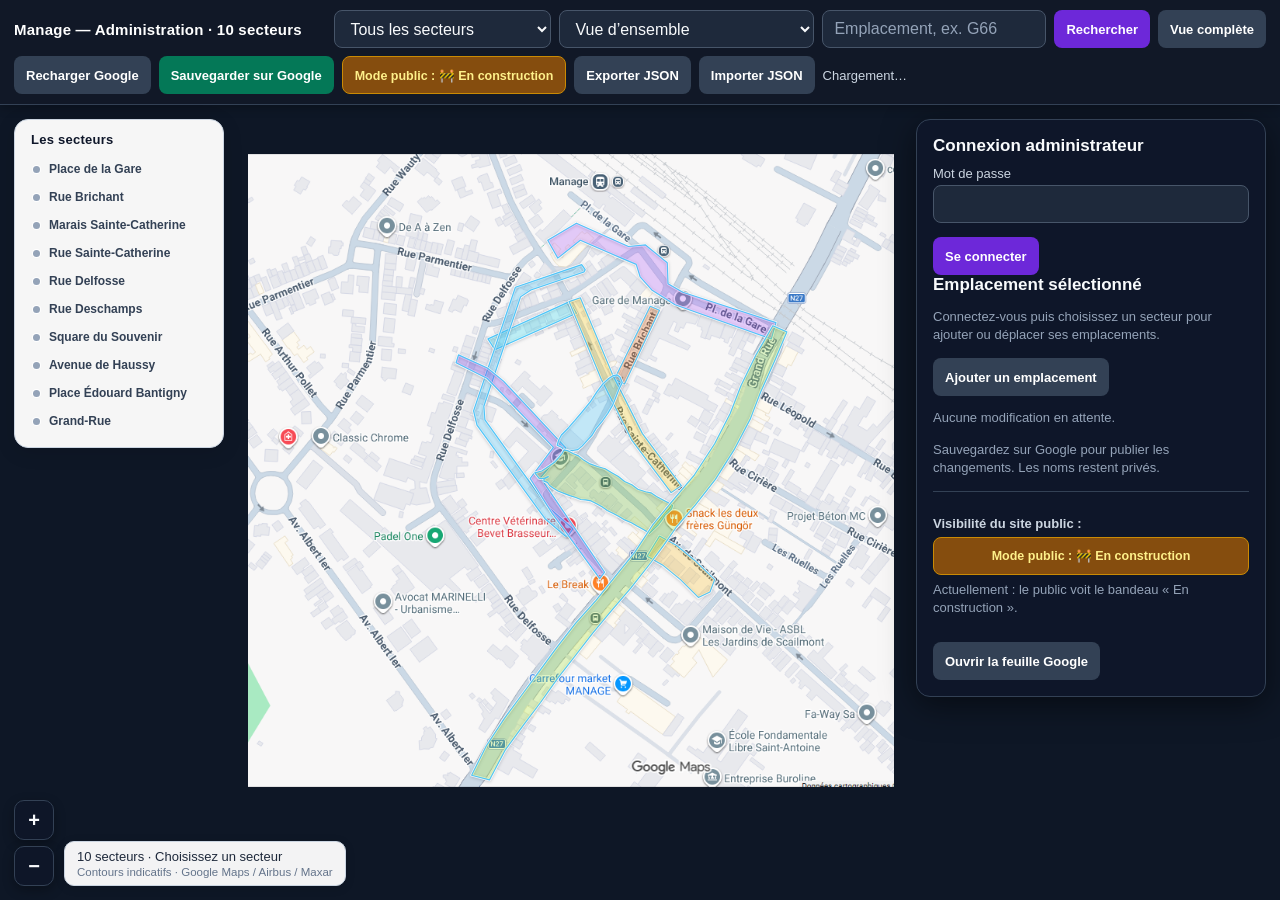
==== commit 3c0bb1e6: "Implement full sector outlines persistence to Google Cloud and localStorage" ====
--- a/admin.html
+++ b/admin.html
@@ -1,4 +1,4 @@
 <!doctype html><html lang="fr"><head><meta charset="utf-8"><meta name="viewport" content="width=device-width,initial-scale=1"><title>Brocante Manage — Administration</title><link rel="stylesheet" href="styles.css?v=delfosse-clean-1"></head><body>
 <header><strong>Manage — Administration · 10 secteurs</strong><select id="sector" aria-label="Secteur"><option value="">Tous les secteurs</option></select><select id="baseMap" aria-label="Vue du plan"><option value="ensemble">Vue d’ensemble</option><option value="gare">Détail Gare</option><option value="sud">Détail sud / Grand-Rue</option></select><input id="search" aria-label="Emplacement" placeholder="Emplacement, ex. G66"><button class="primary" id="go">Rechercher</button><button id="fit">Vue complète</button><button id="reload">Recharger Google</button><button class="success" id="saveFile" disabled>Sauvegarder sur Google</button><button type="button" id="toggleConstruction" class="button toggle-construction" title="Basculer le mode d'affichage public">Mode public : 🚧 En construction</button><button id="exportFile">Exporter JSON</button><label class="button">Importer JSON<input class="hidden" type="file" id="importFile" accept=".json,application/json" disabled></label><button id="logout" class="hidden">Déconnexion</button><span id="status" role="status">Chargement…</span></header>
-<main id="view"><div id="stage"><img id="map" src="plan-centre.png" alt="Plan des dix secteurs"><svg id="zones" aria-label="Secteurs de la brocante"></svg><div id="markers"></div></div><aside class="panel"><form id="login"><h2>Connexion administrateur</h2><label>Mot de passe<input id="password" type="password" autocomplete="current-password" required></label><div class="actions"><button type="submit" class="primary">Se connecter</button></div></form><h2>Emplacement sélectionné</h2><p id="empty" class="hint">Connectez-vous puis choisissez un secteur pour ajouter ou déplacer ses emplacements.</p><form id="editor" class="hidden"><label>Emplacement<input id="f_emplacement" required maxlength="60"></label><label>Exposant / nom<input id="f_nom" maxlength="300"></label><label>Secteur<select id="f_rue" required><option value="Place de la Gare">Place de la Gare</option><option value="Rampe de la Gare">Rampe de la Gare (secteur Gare)</option><option value="Rue Brichant">Rue Brichant</option><option value="Marais Sainte-Catherine">Marais Sainte-Catherine</option><option value="Rue Sainte-Catherine">Rue Sainte-Catherine</option><option value="Rue Delfosse">Rue Delfosse</option><option value="Rue Deschamps">Rue Deschamps</option><option value="Square du Souvenir">Square du Souvenir</option><option value="Avenue de Haussy">Avenue de Haussy</option><option value="Place Édouard Bantigny">Place Édouard Bantigny</option><option value="Grand-Rue">Grand-Rue</option></select></label><label>Dimension<input id="f_dimension" maxlength="300"></label><label>Statut<input id="f_statut" maxlength="300"></label><div class="row"><label>Position X sur cette vue (%)<input id="f_x" type="number" min="0" max="100" step="any" required></label><label>Position Y sur cette vue (%)<input id="f_y" type="number" min="0" max="100" step="any" required></label></div><div class="actions"><button class="primary" type="submit">Appliquer</button><button class="danger" type="button" id="remove">Supprimer</button></div></form><div class="actions"><button type="button" id="add" disabled>Ajouter un emplacement</button></div><p class="hint" id="dirty">Aucune modification en attente.</p><p class="hint">Sauvegardez sur Google pour publier les changements. Les noms restent privés.</p><div class="admin-section" style="margin-top:14px;padding-top:14px;border-top:1px solid #334155"><label style="font-weight:600;display:block;margin-bottom:6px">Visibilité du site public :</label><button type="button" id="togglePublicMode" class="button toggle-construction" style="width:100%">Mode public : 🚧 En construction</button><p class="hint" id="publicModeHint" style="margin-top:6px">Actuellement : le public voit le bandeau « En construction ».</p></div><div id="sectorEditSection" class="admin-section hidden" style="margin-top:14px;padding-top:14px;border-top:1px solid #334155"><label style="font-weight:600;display:block;margin-bottom:6px">Éditeur de tracé de secteur :</label><button type="button" id="toggleSectorEdit" class="button" style="width:100%">✏️ Éditer le tracé de ce secteur</button><div id="sectorEditControls" class="hidden" style="margin-top:8px"><p class="hint" style="margin-bottom:6px">Glissez les poignées bleues sur la carte pour ajuster les sommets du secteur en direct.</p><div class="actions" style="margin-top:6px"><button type="button" id="addSectorPoint" class="button" style="flex:1">➕ Point</button><button type="button" id="removeSectorPoint" class="danger" style="flex:1">➖ Retirer point</button></div><label style="margin-top:8px;font-size:12px;display:block">Code du tracé (mis à jour en direct) :</label><textarea id="sectorCodeBox" rows="4" style="width:100%;font-family:monospace;font-size:11px;background:#0e1726;color:#38bdf8;border:1px solid #334155;border-radius:6px;padding:6px;margin-top:4px" readonly></textarea><button type="button" id="copySectorCode" class="button primary" style="width:100%;margin-top:6px">📋 Copier le code du tracé</button></div></div><a class="button" href="https://docs.google.com/spreadsheets/d/1a1C3NJFDnlJgHLUonnntC3DbZbD2wBY8V8TcqD11niU/edit" target="_blank" rel="noopener" style="margin-top:12px">Ouvrir la feuille Google</a></aside><div class="map-note"><span id="sectorNote">10 secteurs · Choisissez un secteur</span><small>Contours indicatifs · Google Maps / Airbus / Maxar</small></div><div class="controls"><button id="plus" aria-label="Zoom avant">+</button><button id="minus" aria-label="Zoom arrière">−</button></div></main>
+<main id="view"><div id="stage"><img id="map" src="plan-centre.png" alt="Plan des dix secteurs"><svg id="zones" aria-label="Secteurs de la brocante"></svg><div id="markers"></div></div><aside class="panel"><form id="login"><h2>Connexion administrateur</h2><label>Mot de passe<input id="password" type="password" autocomplete="current-password" required></label><div class="actions"><button type="submit" class="primary">Se connecter</button></div></form><h2>Emplacement sélectionné</h2><p id="empty" class="hint">Connectez-vous puis choisissez un secteur pour ajouter ou déplacer ses emplacements.</p><form id="editor" class="hidden"><label>Emplacement<input id="f_emplacement" required maxlength="60"></label><label>Exposant / nom<input id="f_nom" maxlength="300"></label><label>Secteur<select id="f_rue" required><option value="Place de la Gare">Place de la Gare</option><option value="Rampe de la Gare">Rampe de la Gare (secteur Gare)</option><option value="Rue Brichant">Rue Brichant</option><option value="Marais Sainte-Catherine">Marais Sainte-Catherine</option><option value="Rue Sainte-Catherine">Rue Sainte-Catherine</option><option value="Rue Delfosse">Rue Delfosse</option><option value="Rue Deschamps">Rue Deschamps</option><option value="Square du Souvenir">Square du Souvenir</option><option value="Avenue de Haussy">Avenue de Haussy</option><option value="Place Édouard Bantigny">Place Édouard Bantigny</option><option value="Grand-Rue">Grand-Rue</option></select></label><label>Dimension<input id="f_dimension" maxlength="300"></label><label>Statut<input id="f_statut" maxlength="300"></label><div class="row"><label>Position X sur cette vue (%)<input id="f_x" type="number" min="0" max="100" step="any" required></label><label>Position Y sur cette vue (%)<input id="f_y" type="number" min="0" max="100" step="any" required></label></div><div class="actions"><button class="primary" type="submit">Appliquer</button><button class="danger" type="button" id="remove">Supprimer</button></div></form><div class="actions"><button type="button" id="add" disabled>Ajouter un emplacement</button></div><p class="hint" id="dirty">Aucune modification en attente.</p><p class="hint">Sauvegardez sur Google pour publier les changements. Les noms restent privés.</p><div class="admin-section" style="margin-top:14px;padding-top:14px;border-top:1px solid #334155"><label style="font-weight:600;display:block;margin-bottom:6px">Visibilité du site public :</label><button type="button" id="togglePublicMode" class="button toggle-construction" style="width:100%">Mode public : 🚧 En construction</button><p class="hint" id="publicModeHint" style="margin-top:6px">Actuellement : le public voit le bandeau « En construction ».</p></div><div id="sectorEditSection" class="admin-section hidden" style="margin-top:14px;padding-top:14px;border-top:1px solid #334155"><label style="font-weight:600;display:block;margin-bottom:6px">Éditeur de tracé de secteur :</label><button type="button" id="toggleSectorEdit" class="button" style="width:100%">✏️ Éditer le tracé de ce secteur</button><div id="sectorEditControls" class="hidden" style="margin-top:8px"><p class="hint" style="margin-bottom:6px">Glissez les poignées bleues sur la carte pour ajuster les sommets du secteur en direct.</p><div class="actions" style="margin-top:6px"><button type="button" id="addSectorPoint" class="button" style="flex:1">➕ Point</button><button type="button" id="removeSectorPoint" class="danger" style="flex:1">➖ Retirer point</button></div><label style="margin-top:8px;font-size:12px;display:block">Code du tracé (mis à jour en direct) :</label><textarea id="sectorCodeBox" rows="4" style="width:100%;font-family:monospace;font-size:11px;background:#0e1726;color:#38bdf8;border:1px solid #334155;border-radius:6px;padding:6px;margin-top:4px" readonly></textarea><button type="button" id="copySectorCode" class="button primary" style="width:100%;margin-top:6px">📋 Copier le code du tracé</button><button type="button" id="saveSectorOutlinesBtn" class="button success" style="width:100%;margin-top:6px">💾 Sauvegarder les tracés sur Google</button></div></div><a class="button" href="https://docs.google.com/spreadsheets/d/1a1C3NJFDnlJgHLUonnntC3DbZbD2wBY8V8TcqD11niU/edit" target="_blank" rel="noopener" style="margin-top:12px">Ouvrir la feuille Google</a></aside><div class="map-note"><span id="sectorNote">10 secteurs · Choisissez un secteur</span><small>Contours indicatifs · Google Maps / Airbus / Maxar</small></div><div class="controls"><button id="plus" aria-label="Zoom avant">+</button><button id="minus" aria-label="Zoom arrière">−</button></div></main>
 <script>window.ADMIN_MODE=true; window.isUnlocked=false;</script><script src="config.js?v=delfosse-clean-1"></script><script src="emplacements-data.js"></script><script src="cloud.js"></script><script src="sectors.js?v=delfosse-clean-1"></script><script src="app.js?v=delfosse-clean-1"></script><script src="sector-ui.js?v=delfosse-clean-1"></script><script src="admin.js?v=delfosse-clean-1"></script></body></html>
--- a/styles.css
+++ b/styles.css
@@ -148,6 +148,7 @@
 #zones{position:absolute;left:0;top:0;pointer-events:none}
 #zones g{pointer-events:stroke;cursor:pointer}
 #zones g:focus{outline:3px solid #38bdf8}
+#zones circle.vertex-handle{pointer-events:all!important;cursor:move!important}
 
 /* SVG STYLES */
 .sector-poly,.sector-band,.sector-halo{
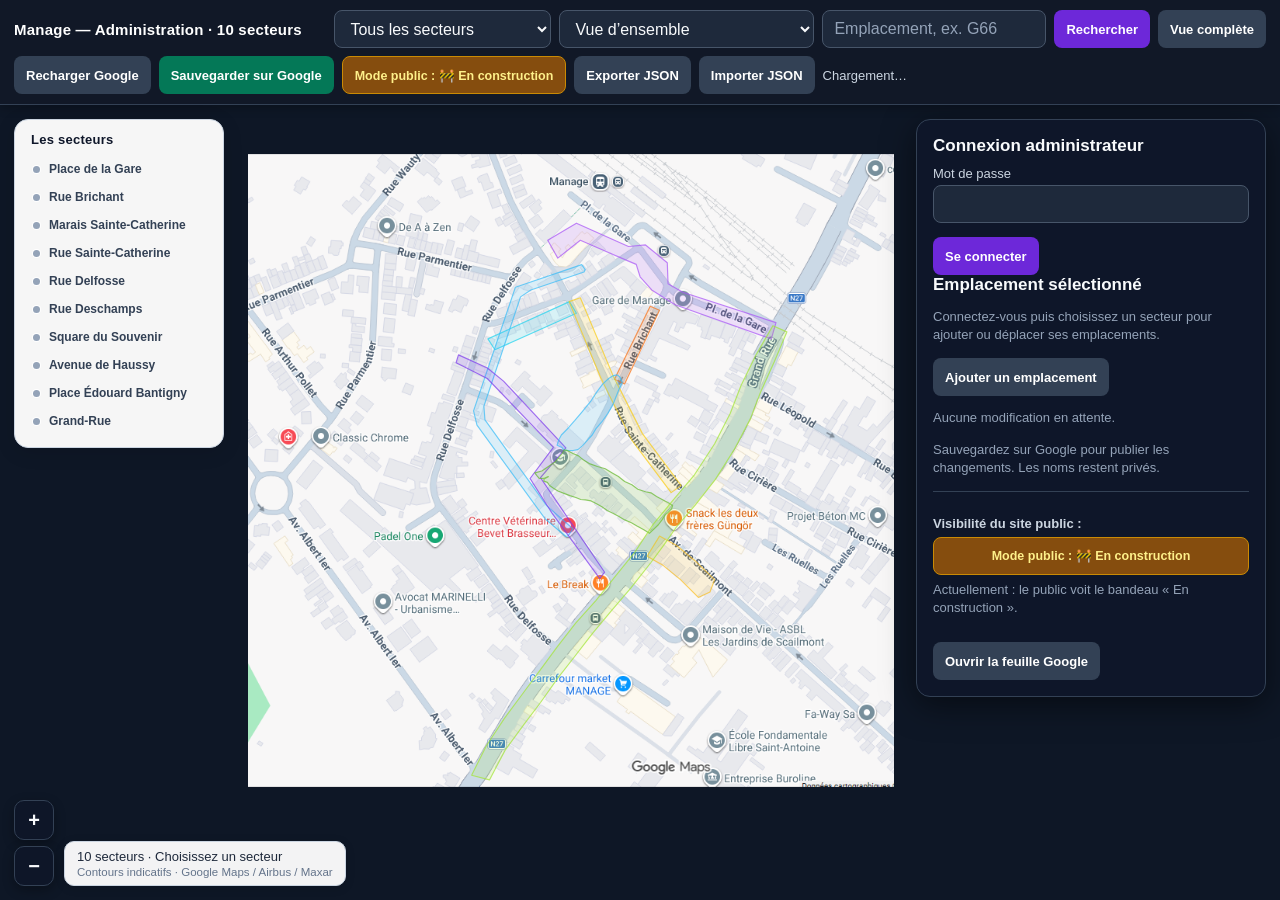
==== commit f0e9f9fd: "Restore clean plan-clair vector map for ensemble view and apply delicate sector tinting" ====
--- a/admin.html
+++ b/admin.html
@@ -1,4 +1,4 @@
 <!doctype html><html lang="fr"><head><meta charset="utf-8"><meta name="viewport" content="width=device-width,initial-scale=1"><title>Brocante Manage — Administration</title><link rel="stylesheet" href="styles.css?v=delfosse-clean-1"></head><body>
 <header><strong>Manage — Administration · 10 secteurs</strong><select id="sector" aria-label="Secteur"><option value="">Tous les secteurs</option></select><select id="baseMap" aria-label="Vue du plan"><option value="ensemble">Vue d’ensemble</option><option value="gare">Détail Gare</option><option value="sud">Détail sud / Grand-Rue</option></select><input id="search" aria-label="Emplacement" placeholder="Emplacement, ex. G66"><button class="primary" id="go">Rechercher</button><button id="fit">Vue complète</button><button id="reload">Recharger Google</button><button class="success" id="saveFile" disabled>Sauvegarder sur Google</button><button type="button" id="toggleConstruction" class="button toggle-construction" title="Basculer le mode d'affichage public">Mode public : 🚧 En construction</button><button id="exportFile">Exporter JSON</button><label class="button">Importer JSON<input class="hidden" type="file" id="importFile" accept=".json,application/json" disabled></label><button id="logout" class="hidden">Déconnexion</button><span id="status" role="status">Chargement…</span></header>
-<main id="view"><div id="stage"><img id="map" src="plan-centre.png" alt="Plan des dix secteurs"><svg id="zones" aria-label="Secteurs de la brocante"></svg><div id="markers"></div></div><aside class="panel"><form id="login"><h2>Connexion administrateur</h2><label>Mot de passe<input id="password" type="password" autocomplete="current-password" required></label><div class="actions"><button type="submit" class="primary">Se connecter</button></div></form><h2>Emplacement sélectionné</h2><p id="empty" class="hint">Connectez-vous puis choisissez un secteur pour ajouter ou déplacer ses emplacements.</p><form id="editor" class="hidden"><label>Emplacement<input id="f_emplacement" required maxlength="60"></label><label>Exposant / nom<input id="f_nom" maxlength="300"></label><label>Secteur<select id="f_rue" required><option value="Place de la Gare">Place de la Gare</option><option value="Rampe de la Gare">Rampe de la Gare (secteur Gare)</option><option value="Rue Brichant">Rue Brichant</option><option value="Marais Sainte-Catherine">Marais Sainte-Catherine</option><option value="Rue Sainte-Catherine">Rue Sainte-Catherine</option><option value="Rue Delfosse">Rue Delfosse</option><option value="Rue Deschamps">Rue Deschamps</option><option value="Square du Souvenir">Square du Souvenir</option><option value="Avenue de Haussy">Avenue de Haussy</option><option value="Place Édouard Bantigny">Place Édouard Bantigny</option><option value="Grand-Rue">Grand-Rue</option></select></label><label>Dimension<input id="f_dimension" maxlength="300"></label><label>Statut<input id="f_statut" maxlength="300"></label><div class="row"><label>Position X sur cette vue (%)<input id="f_x" type="number" min="0" max="100" step="any" required></label><label>Position Y sur cette vue (%)<input id="f_y" type="number" min="0" max="100" step="any" required></label></div><div class="actions"><button class="primary" type="submit">Appliquer</button><button class="danger" type="button" id="remove">Supprimer</button></div></form><div class="actions"><button type="button" id="add" disabled>Ajouter un emplacement</button></div><p class="hint" id="dirty">Aucune modification en attente.</p><p class="hint">Sauvegardez sur Google pour publier les changements. Les noms restent privés.</p><div class="admin-section" style="margin-top:14px;padding-top:14px;border-top:1px solid #334155"><label style="font-weight:600;display:block;margin-bottom:6px">Visibilité du site public :</label><button type="button" id="togglePublicMode" class="button toggle-construction" style="width:100%">Mode public : 🚧 En construction</button><p class="hint" id="publicModeHint" style="margin-top:6px">Actuellement : le public voit le bandeau « En construction ».</p></div><div id="sectorEditSection" class="admin-section hidden" style="margin-top:14px;padding-top:14px;border-top:1px solid #334155"><label style="font-weight:600;display:block;margin-bottom:6px">Éditeur de tracé de secteur :</label><button type="button" id="toggleSectorEdit" class="button" style="width:100%">✏️ Éditer le tracé de ce secteur</button><div id="sectorEditControls" class="hidden" style="margin-top:8px"><p class="hint" style="margin-bottom:6px">Glissez les poignées bleues sur la carte pour ajuster les sommets du secteur en direct.</p><div class="actions" style="margin-top:6px"><button type="button" id="addSectorPoint" class="button" style="flex:1">➕ Point</button><button type="button" id="removeSectorPoint" class="danger" style="flex:1">➖ Retirer point</button></div><label style="margin-top:8px;font-size:12px;display:block">Code du tracé (mis à jour en direct) :</label><textarea id="sectorCodeBox" rows="4" style="width:100%;font-family:monospace;font-size:11px;background:#0e1726;color:#38bdf8;border:1px solid #334155;border-radius:6px;padding:6px;margin-top:4px" readonly></textarea><button type="button" id="copySectorCode" class="button primary" style="width:100%;margin-top:6px">📋 Copier le code du tracé</button><button type="button" id="saveSectorOutlinesBtn" class="button success" style="width:100%;margin-top:6px">💾 Sauvegarder les tracés sur Google</button></div></div><a class="button" href="https://docs.google.com/spreadsheets/d/1a1C3NJFDnlJgHLUonnntC3DbZbD2wBY8V8TcqD11niU/edit" target="_blank" rel="noopener" style="margin-top:12px">Ouvrir la feuille Google</a></aside><div class="map-note"><span id="sectorNote">10 secteurs · Choisissez un secteur</span><small>Contours indicatifs · Google Maps / Airbus / Maxar</small></div><div class="controls"><button id="plus" aria-label="Zoom avant">+</button><button id="minus" aria-label="Zoom arrière">−</button></div></main>
+<main id="view"><div id="stage"><img id="map" src="plan-clair.png" alt="Plan des dix secteurs"><svg id="zones" aria-label="Secteurs de la brocante"></svg><div id="markers"></div></div><aside class="panel"><form id="login"><h2>Connexion administrateur</h2><label>Mot de passe<input id="password" type="password" autocomplete="current-password" required></label><div class="actions"><button type="submit" class="primary">Se connecter</button></div></form><h2>Emplacement sélectionné</h2><p id="empty" class="hint">Connectez-vous puis choisissez un secteur pour ajouter ou déplacer ses emplacements.</p><form id="editor" class="hidden"><label>Emplacement<input id="f_emplacement" required maxlength="60"></label><label>Exposant / nom<input id="f_nom" maxlength="300"></label><label>Secteur<select id="f_rue" required><option value="Place de la Gare">Place de la Gare</option><option value="Rampe de la Gare">Rampe de la Gare (secteur Gare)</option><option value="Rue Brichant">Rue Brichant</option><option value="Marais Sainte-Catherine">Marais Sainte-Catherine</option><option value="Rue Sainte-Catherine">Rue Sainte-Catherine</option><option value="Rue Delfosse">Rue Delfosse</option><option value="Rue Deschamps">Rue Deschamps</option><option value="Square du Souvenir">Square du Souvenir</option><option value="Avenue de Haussy">Avenue de Haussy</option><option value="Place Édouard Bantigny">Place Édouard Bantigny</option><option value="Grand-Rue">Grand-Rue</option></select></label><label>Dimension<input id="f_dimension" maxlength="300"></label><label>Statut<input id="f_statut" maxlength="300"></label><div class="row"><label>Position X sur cette vue (%)<input id="f_x" type="number" min="0" max="100" step="any" required></label><label>Position Y sur cette vue (%)<input id="f_y" type="number" min="0" max="100" step="any" required></label></div><div class="actions"><button class="primary" type="submit">Appliquer</button><button class="danger" type="button" id="remove">Supprimer</button></div></form><div class="actions"><button type="button" id="add" disabled>Ajouter un emplacement</button></div><p class="hint" id="dirty">Aucune modification en attente.</p><p class="hint">Sauvegardez sur Google pour publier les changements. Les noms restent privés.</p><div class="admin-section" style="margin-top:14px;padding-top:14px;border-top:1px solid #334155"><label style="font-weight:600;display:block;margin-bottom:6px">Visibilité du site public :</label><button type="button" id="togglePublicMode" class="button toggle-construction" style="width:100%">Mode public : 🚧 En construction</button><p class="hint" id="publicModeHint" style="margin-top:6px">Actuellement : le public voit le bandeau « En construction ».</p></div><div id="sectorEditSection" class="admin-section hidden" style="margin-top:14px;padding-top:14px;border-top:1px solid #334155"><label style="font-weight:600;display:block;margin-bottom:6px">Éditeur de tracé de secteur :</label><button type="button" id="toggleSectorEdit" class="button" style="width:100%">✏️ Éditer le tracé de ce secteur</button><div id="sectorEditControls" class="hidden" style="margin-top:8px"><p class="hint" style="margin-bottom:6px">Glissez les poignées bleues sur la carte pour ajuster les sommets du secteur en direct.</p><div class="actions" style="margin-top:6px"><button type="button" id="addSectorPoint" class="button" style="flex:1">➕ Point</button><button type="button" id="removeSectorPoint" class="danger" style="flex:1">➖ Retirer point</button></div><label style="margin-top:8px;font-size:12px;display:block">Code du tracé (mis à jour en direct) :</label><textarea id="sectorCodeBox" rows="4" style="width:100%;font-family:monospace;font-size:11px;background:#0e1726;color:#38bdf8;border:1px solid #334155;border-radius:6px;padding:6px;margin-top:4px" readonly></textarea><button type="button" id="copySectorCode" class="button primary" style="width:100%;margin-top:6px">📋 Copier le code du tracé</button><button type="button" id="saveSectorOutlinesBtn" class="button success" style="width:100%;margin-top:6px">💾 Sauvegarder les tracés sur Google</button></div></div><a class="button" href="https://docs.google.com/spreadsheets/d/1a1C3NJFDnlJgHLUonnntC3DbZbD2wBY8V8TcqD11niU/edit" target="_blank" rel="noopener" style="margin-top:12px">Ouvrir la feuille Google</a></aside><div class="map-note"><span id="sectorNote">10 secteurs · Choisissez un secteur</span><small>Contours indicatifs · Google Maps / Airbus / Maxar</small></div><div class="controls"><button id="plus" aria-label="Zoom avant">+</button><button id="minus" aria-label="Zoom arrière">−</button></div></main>
 <script>window.ADMIN_MODE=true; window.isUnlocked=false;</script><script src="config.js?v=delfosse-clean-1"></script><script src="emplacements-data.js"></script><script src="cloud.js"></script><script src="sectors.js?v=delfosse-clean-1"></script><script src="app.js?v=delfosse-clean-1"></script><script src="sector-ui.js?v=delfosse-clean-1"></script><script src="admin.js?v=delfosse-clean-1"></script></body></html>
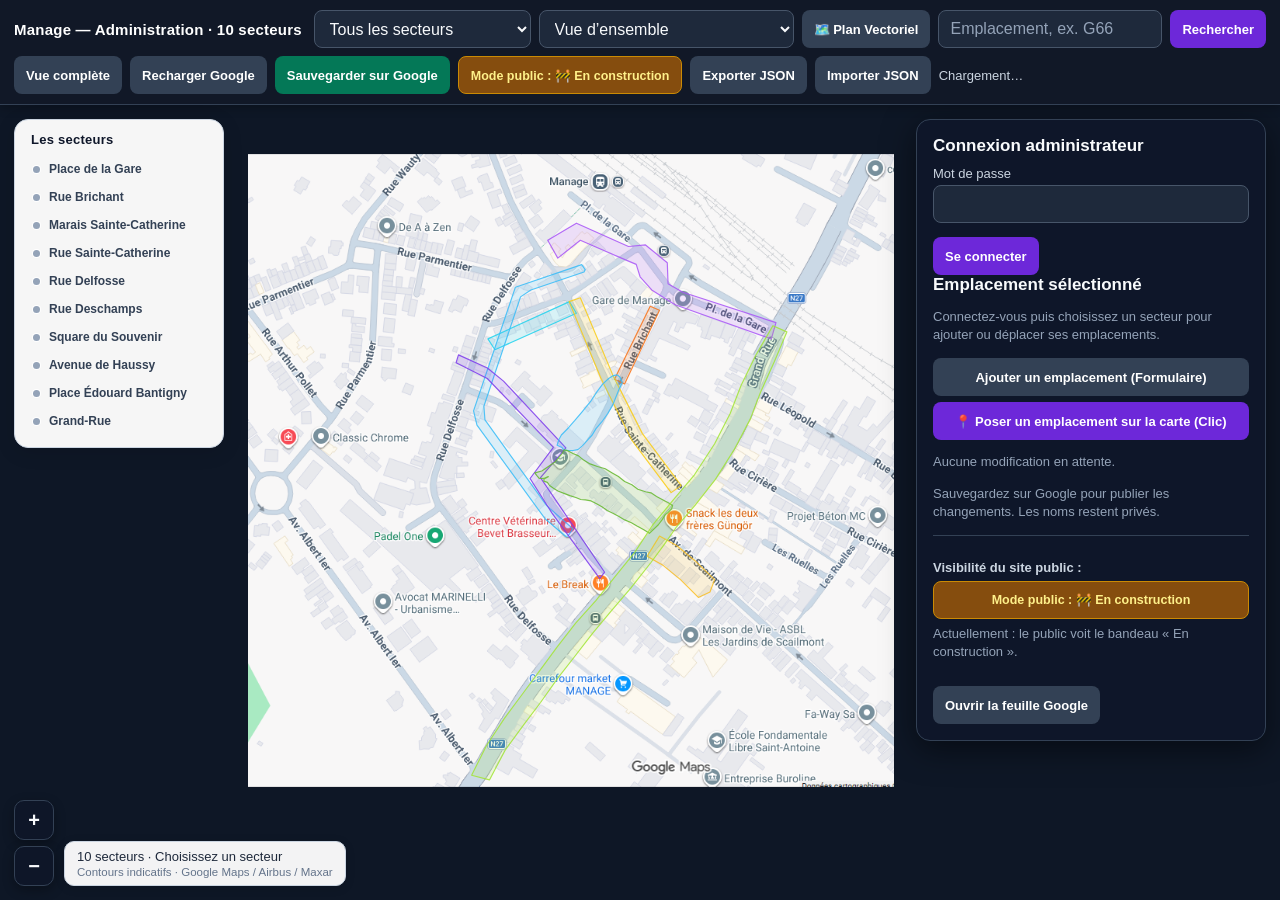
==== commit 0e3bb92f: "Complete plan overhaul: toggle map layers, click-to-draw sector polygons, direct click stall placeme" ====
--- a/admin.html
+++ b/admin.html
@@ -1,4 +1,4 @@
 <!doctype html><html lang="fr"><head><meta charset="utf-8"><meta name="viewport" content="width=device-width,initial-scale=1"><title>Brocante Manage — Administration</title><link rel="stylesheet" href="styles.css?v=delfosse-clean-1"></head><body>
-<header><strong>Manage — Administration · 10 secteurs</strong><select id="sector" aria-label="Secteur"><option value="">Tous les secteurs</option></select><select id="baseMap" aria-label="Vue du plan"><option value="ensemble">Vue d’ensemble</option><option value="gare">Détail Gare</option><option value="sud">Détail sud / Grand-Rue</option></select><input id="search" aria-label="Emplacement" placeholder="Emplacement, ex. G66"><button class="primary" id="go">Rechercher</button><button id="fit">Vue complète</button><button id="reload">Recharger Google</button><button class="success" id="saveFile" disabled>Sauvegarder sur Google</button><button type="button" id="toggleConstruction" class="button toggle-construction" title="Basculer le mode d'affichage public">Mode public : 🚧 En construction</button><button id="exportFile">Exporter JSON</button><label class="button">Importer JSON<input class="hidden" type="file" id="importFile" accept=".json,application/json" disabled></label><button id="logout" class="hidden">Déconnexion</button><span id="status" role="status">Chargement…</span></header>
-<main id="view"><div id="stage"><img id="map" src="plan-clair.png" alt="Plan des dix secteurs"><svg id="zones" aria-label="Secteurs de la brocante"></svg><div id="markers"></div></div><aside class="panel"><form id="login"><h2>Connexion administrateur</h2><label>Mot de passe<input id="password" type="password" autocomplete="current-password" required></label><div class="actions"><button type="submit" class="primary">Se connecter</button></div></form><h2>Emplacement sélectionné</h2><p id="empty" class="hint">Connectez-vous puis choisissez un secteur pour ajouter ou déplacer ses emplacements.</p><form id="editor" class="hidden"><label>Emplacement<input id="f_emplacement" required maxlength="60"></label><label>Exposant / nom<input id="f_nom" maxlength="300"></label><label>Secteur<select id="f_rue" required><option value="Place de la Gare">Place de la Gare</option><option value="Rampe de la Gare">Rampe de la Gare (secteur Gare)</option><option value="Rue Brichant">Rue Brichant</option><option value="Marais Sainte-Catherine">Marais Sainte-Catherine</option><option value="Rue Sainte-Catherine">Rue Sainte-Catherine</option><option value="Rue Delfosse">Rue Delfosse</option><option value="Rue Deschamps">Rue Deschamps</option><option value="Square du Souvenir">Square du Souvenir</option><option value="Avenue de Haussy">Avenue de Haussy</option><option value="Place Édouard Bantigny">Place Édouard Bantigny</option><option value="Grand-Rue">Grand-Rue</option></select></label><label>Dimension<input id="f_dimension" maxlength="300"></label><label>Statut<input id="f_statut" maxlength="300"></label><div class="row"><label>Position X sur cette vue (%)<input id="f_x" type="number" min="0" max="100" step="any" required></label><label>Position Y sur cette vue (%)<input id="f_y" type="number" min="0" max="100" step="any" required></label></div><div class="actions"><button class="primary" type="submit">Appliquer</button><button class="danger" type="button" id="remove">Supprimer</button></div></form><div class="actions"><button type="button" id="add" disabled>Ajouter un emplacement</button></div><p class="hint" id="dirty">Aucune modification en attente.</p><p class="hint">Sauvegardez sur Google pour publier les changements. Les noms restent privés.</p><div class="admin-section" style="margin-top:14px;padding-top:14px;border-top:1px solid #334155"><label style="font-weight:600;display:block;margin-bottom:6px">Visibilité du site public :</label><button type="button" id="togglePublicMode" class="button toggle-construction" style="width:100%">Mode public : 🚧 En construction</button><p class="hint" id="publicModeHint" style="margin-top:6px">Actuellement : le public voit le bandeau « En construction ».</p></div><div id="sectorEditSection" class="admin-section hidden" style="margin-top:14px;padding-top:14px;border-top:1px solid #334155"><label style="font-weight:600;display:block;margin-bottom:6px">Éditeur de tracé de secteur :</label><button type="button" id="toggleSectorEdit" class="button" style="width:100%">✏️ Éditer le tracé de ce secteur</button><div id="sectorEditControls" class="hidden" style="margin-top:8px"><p class="hint" style="margin-bottom:6px">Glissez les poignées bleues sur la carte pour ajuster les sommets du secteur en direct.</p><div class="actions" style="margin-top:6px"><button type="button" id="addSectorPoint" class="button" style="flex:1">➕ Point</button><button type="button" id="removeSectorPoint" class="danger" style="flex:1">➖ Retirer point</button></div><label style="margin-top:8px;font-size:12px;display:block">Code du tracé (mis à jour en direct) :</label><textarea id="sectorCodeBox" rows="4" style="width:100%;font-family:monospace;font-size:11px;background:#0e1726;color:#38bdf8;border:1px solid #334155;border-radius:6px;padding:6px;margin-top:4px" readonly></textarea><button type="button" id="copySectorCode" class="button primary" style="width:100%;margin-top:6px">📋 Copier le code du tracé</button><button type="button" id="saveSectorOutlinesBtn" class="button success" style="width:100%;margin-top:6px">💾 Sauvegarder les tracés sur Google</button></div></div><a class="button" href="https://docs.google.com/spreadsheets/d/1a1C3NJFDnlJgHLUonnntC3DbZbD2wBY8V8TcqD11niU/edit" target="_blank" rel="noopener" style="margin-top:12px">Ouvrir la feuille Google</a></aside><div class="map-note"><span id="sectorNote">10 secteurs · Choisissez un secteur</span><small>Contours indicatifs · Google Maps / Airbus / Maxar</small></div><div class="controls"><button id="plus" aria-label="Zoom avant">+</button><button id="minus" aria-label="Zoom arrière">−</button></div></main>
+<header><strong>Manage — Administration · 10 secteurs</strong><select id="sector" aria-label="Secteur"><option value="">Tous les secteurs</option></select><select id="baseMap" aria-label="Vue du plan"><option value="ensemble">Vue d’ensemble</option><option value="gare">Détail Gare</option><option value="sud">Détail sud / Grand-Rue</option></select><button type="button" id="toggleMapLayer" class="button" title="Basculer entre Plan Vectoriel et Vue Satellite">🗺️ Plan Vectoriel</button><input id="search" aria-label="Emplacement" placeholder="Emplacement, ex. G66"><button class="primary" id="go">Rechercher</button><button id="fit">Vue complète</button><button id="reload">Recharger Google</button><button class="success" id="saveFile" disabled>Sauvegarder sur Google</button><button type="button" id="toggleConstruction" class="button toggle-construction" title="Basculer le mode d'affichage public">Mode public : 🚧 En construction</button><button id="exportFile">Exporter JSON</button><label class="button">Importer JSON<input class="hidden" type="file" id="importFile" accept=".json,application/json" disabled></label><button id="logout" class="hidden">Déconnexion</button><span id="status" role="status">Chargement…</span></header>
+<main id="view"><div id="stage"><img id="map" src="plan-clair.png" alt="Plan des dix secteurs"><svg id="zones" aria-label="Secteurs de la brocante"></svg><div id="markers"></div></div><aside class="panel"><form id="login"><h2>Connexion administrateur</h2><label>Mot de passe<input id="password" type="password" autocomplete="current-password" required></label><div class="actions"><button type="submit" class="primary">Se connecter</button></div></form><h2>Emplacement sélectionné</h2><p id="empty" class="hint">Connectez-vous puis choisissez un secteur pour ajouter ou déplacer ses emplacements.</p><form id="editor" class="hidden"><label>Emplacement<input id="f_emplacement" required maxlength="60"></label><label>Exposant / nom<input id="f_nom" maxlength="300"></label><label>Secteur<select id="f_rue" required><option value="Place de la Gare">Place de la Gare</option><option value="Rampe de la Gare">Rampe de la Gare (secteur Gare)</option><option value="Rue Brichant">Rue Brichant</option><option value="Marais Sainte-Catherine">Marais Sainte-Catherine</option><option value="Rue Sainte-Catherine">Rue Sainte-Catherine</option><option value="Rue Delfosse">Rue Delfosse</option><option value="Rue Deschamps">Rue Deschamps</option><option value="Square du Souvenir">Square du Souvenir</option><option value="Avenue de Haussy">Avenue de Haussy</option><option value="Place Édouard Bantigny">Place Édouard Bantigny</option><option value="Grand-Rue">Grand-Rue</option></select></label><label>Dimension<input id="f_dimension" maxlength="300"></label><label>Statut<input id="f_statut" maxlength="300"></label><div class="row"><label>Position X sur cette vue (%)<input id="f_x" type="number" min="0" max="100" step="any" required></label><label>Position Y sur cette vue (%)<input id="f_y" type="number" min="0" max="100" step="any" required></label></div><div class="actions"><button class="primary" type="submit">Appliquer</button><button class="danger" type="button" id="remove">Supprimer</button></div></form><div class="actions" style="flex-direction:column;gap:6px"><button type="button" id="add" disabled style="width:100%">Ajouter un emplacement (Formulaire)</button><button type="button" id="clickAddStall" class="button primary" disabled style="width:100%">📍 Poser un emplacement sur la carte (Clic)</button></div><p class="hint" id="dirty">Aucune modification en attente.</p><p class="hint">Sauvegardez sur Google pour publier les changements. Les noms restent privés.</p><div class="admin-section" style="margin-top:14px;padding-top:14px;border-top:1px solid #334155"><label style="font-weight:600;display:block;margin-bottom:6px">Visibilité du site public :</label><button type="button" id="togglePublicMode" class="button toggle-construction" style="width:100%">Mode public : 🚧 En construction</button><p class="hint" id="publicModeHint" style="margin-top:6px">Actuellement : le public voit le bandeau « En construction ».</p></div><div id="sectorEditSection" class="admin-section hidden" style="margin-top:14px;padding-top:14px;border-top:1px solid #334155"><label style="font-weight:600;display:block;margin-bottom:6px">Éditeur de tracé de secteur :</label><button type="button" id="toggleSectorEdit" class="button" style="width:100%">✏️ Éditer le tracé de ce secteur</button><div id="sectorEditControls" class="hidden" style="margin-top:8px"><button type="button" id="redrawSectorBtn" class="button primary" style="width:100%;margin-bottom:8px">✏️ Redessiner à la volée (Clics successifs)</button><p class="hint" id="sectorEditHint" style="margin-bottom:6px">Glissez les poignées bleues sur la carte ou cliquez sur "Redessiner" pour cliquer point par point sur les coins de la rue.</p><div class="actions" style="margin-top:6px"><button type="button" id="addSectorPoint" class="button" style="flex:1">➕ Point</button><button type="button" id="removeSectorPoint" class="danger" style="flex:1">➖ Retirer point</button></div><label style="margin-top:8px;font-size:12px;display:block">Code du tracé (mis à jour en direct) :</label><textarea id="sectorCodeBox" rows="4" style="width:100%;font-family:monospace;font-size:11px;background:#0e1726;color:#38bdf8;border:1px solid #334155;border-radius:6px;padding:6px;margin-top:4px" readonly></textarea><button type="button" id="copySectorCode" class="button primary" style="width:100%;margin-top:6px">📋 Copier le code du tracé</button><button type="button" id="saveSectorOutlinesBtn" class="button success" style="width:100%;margin-top:6px">💾 Sauvegarder les tracés sur Google</button></div></div><a class="button" href="https://docs.google.com/spreadsheets/d/1a1C3NJFDnlJgHLUonnntC3DbZbD2wBY8V8TcqD11niU/edit" target="_blank" rel="noopener" style="margin-top:12px">Ouvrir la feuille Google</a></aside><div class="map-note"><span id="sectorNote">10 secteurs · Choisissez un secteur</span><small>Contours indicatifs · Google Maps / Airbus / Maxar</small></div><div class="controls"><button id="plus" aria-label="Zoom avant">+</button><button id="minus" aria-label="Zoom arrière">−</button></div></main>
 <script>window.ADMIN_MODE=true; window.isUnlocked=false;</script><script src="config.js?v=delfosse-clean-1"></script><script src="emplacements-data.js"></script><script src="cloud.js"></script><script src="sectors.js?v=delfosse-clean-1"></script><script src="app.js?v=delfosse-clean-1"></script><script src="sector-ui.js?v=delfosse-clean-1"></script><script src="admin.js?v=delfosse-clean-1"></script></body></html>
--- a/styles.css
+++ b/styles.css
@@ -156,6 +156,18 @@
 }
 .sector-halo{filter:drop-shadow(0 1px 2px #0f172a40)}
 .sector-poly{cursor:pointer}
+#zones g:hover .sector-poly {
+  fill-opacity: 0.35 !important;
+  stroke: #ffffff !important;
+  stroke-width: 2.5px !important;
+  stroke-opacity: 1 !important;
+  filter: drop-shadow(0 0 6px rgba(255,255,255,0.4));
+}
+#zones g:hover .sector-band {
+  stroke: #ffffff !important;
+  stroke-width: 3.5px !important;
+  stroke-opacity: 1 !important;
+}
 
 /* MARQUEURS SUR LA CARTE */
 .marker{
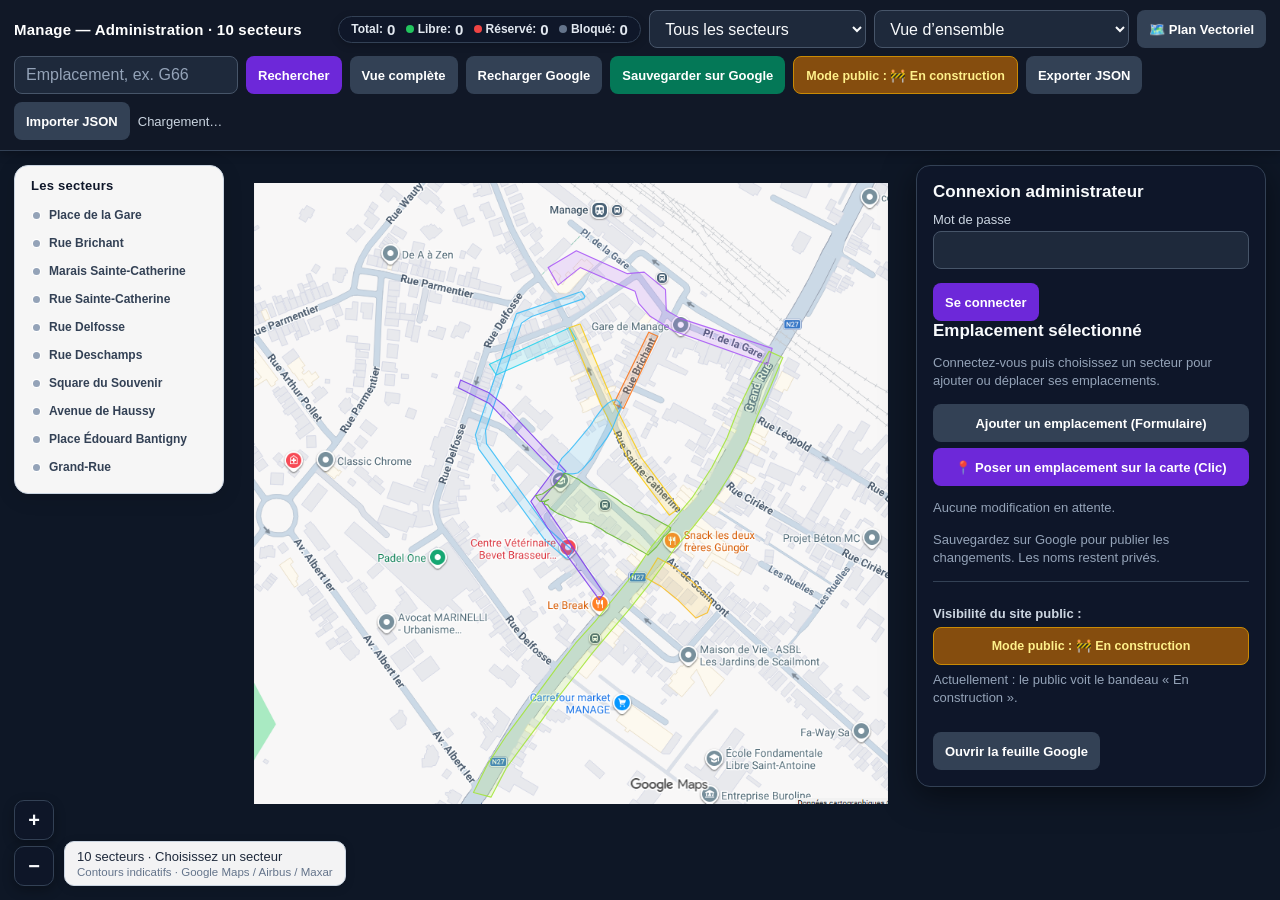
==== commit 6888fd35: "feat: full Dimanche Matin flea market system (status color coding, real-time counters, 1-click admin" ====
--- a/admin.html
+++ b/admin.html
@@ -1,4 +1,4 @@
 <!doctype html><html lang="fr"><head><meta charset="utf-8"><meta name="viewport" content="width=device-width,initial-scale=1"><title>Brocante Manage — Administration</title><link rel="stylesheet" href="styles.css?v=delfosse-clean-1"></head><body>
-<header><strong>Manage — Administration · 10 secteurs</strong><select id="sector" aria-label="Secteur"><option value="">Tous les secteurs</option></select><select id="baseMap" aria-label="Vue du plan"><option value="ensemble">Vue d’ensemble</option><option value="gare">Détail Gare</option><option value="sud">Détail sud / Grand-Rue</option></select><button type="button" id="toggleMapLayer" class="button" title="Basculer entre Plan Vectoriel et Vue Satellite">🗺️ Plan Vectoriel</button><input id="search" aria-label="Emplacement" placeholder="Emplacement, ex. G66"><button class="primary" id="go">Rechercher</button><button id="fit">Vue complète</button><button id="reload">Recharger Google</button><button class="success" id="saveFile" disabled>Sauvegarder sur Google</button><button type="button" id="toggleConstruction" class="button toggle-construction" title="Basculer le mode d'affichage public">Mode public : 🚧 En construction</button><button id="exportFile">Exporter JSON</button><label class="button">Importer JSON<input class="hidden" type="file" id="importFile" accept=".json,application/json" disabled></label><button id="logout" class="hidden">Déconnexion</button><span id="status" role="status">Chargement…</span></header>
-<main id="view"><div id="stage"><img id="map" src="plan-clair.png" alt="Plan des dix secteurs"><svg id="zones" aria-label="Secteurs de la brocante"></svg><div id="markers"></div></div><aside class="panel"><form id="login"><h2>Connexion administrateur</h2><label>Mot de passe<input id="password" type="password" autocomplete="current-password" required></label><div class="actions"><button type="submit" class="primary">Se connecter</button></div></form><h2>Emplacement sélectionné</h2><p id="empty" class="hint">Connectez-vous puis choisissez un secteur pour ajouter ou déplacer ses emplacements.</p><form id="editor" class="hidden"><label>Emplacement<input id="f_emplacement" required maxlength="60"></label><label>Exposant / nom<input id="f_nom" maxlength="300"></label><label>Secteur<select id="f_rue" required><option value="Place de la Gare">Place de la Gare</option><option value="Rampe de la Gare">Rampe de la Gare (secteur Gare)</option><option value="Rue Brichant">Rue Brichant</option><option value="Marais Sainte-Catherine">Marais Sainte-Catherine</option><option value="Rue Sainte-Catherine">Rue Sainte-Catherine</option><option value="Rue Delfosse">Rue Delfosse</option><option value="Rue Deschamps">Rue Deschamps</option><option value="Square du Souvenir">Square du Souvenir</option><option value="Avenue de Haussy">Avenue de Haussy</option><option value="Place Édouard Bantigny">Place Édouard Bantigny</option><option value="Grand-Rue">Grand-Rue</option></select></label><label>Dimension<input id="f_dimension" maxlength="300"></label><label>Statut<input id="f_statut" maxlength="300"></label><div class="row"><label>Position X sur cette vue (%)<input id="f_x" type="number" min="0" max="100" step="any" required></label><label>Position Y sur cette vue (%)<input id="f_y" type="number" min="0" max="100" step="any" required></label></div><div class="actions"><button class="primary" type="submit">Appliquer</button><button class="danger" type="button" id="remove">Supprimer</button></div></form><div class="actions" style="flex-direction:column;gap:6px"><button type="button" id="add" disabled style="width:100%">Ajouter un emplacement (Formulaire)</button><button type="button" id="clickAddStall" class="button primary" disabled style="width:100%">📍 Poser un emplacement sur la carte (Clic)</button></div><p class="hint" id="dirty">Aucune modification en attente.</p><p class="hint">Sauvegardez sur Google pour publier les changements. Les noms restent privés.</p><div class="admin-section" style="margin-top:14px;padding-top:14px;border-top:1px solid #334155"><label style="font-weight:600;display:block;margin-bottom:6px">Visibilité du site public :</label><button type="button" id="togglePublicMode" class="button toggle-construction" style="width:100%">Mode public : 🚧 En construction</button><p class="hint" id="publicModeHint" style="margin-top:6px">Actuellement : le public voit le bandeau « En construction ».</p></div><div id="sectorEditSection" class="admin-section hidden" style="margin-top:14px;padding-top:14px;border-top:1px solid #334155"><label style="font-weight:600;display:block;margin-bottom:6px">Éditeur de tracé de secteur :</label><button type="button" id="toggleSectorEdit" class="button" style="width:100%">✏️ Éditer le tracé de ce secteur</button><div id="sectorEditControls" class="hidden" style="margin-top:8px"><button type="button" id="redrawSectorBtn" class="button primary" style="width:100%;margin-bottom:8px">✏️ Redessiner à la volée (Clics successifs)</button><p class="hint" id="sectorEditHint" style="margin-bottom:6px">Glissez les poignées bleues sur la carte ou cliquez sur "Redessiner" pour cliquer point par point sur les coins de la rue.</p><div class="actions" style="margin-top:6px"><button type="button" id="addSectorPoint" class="button" style="flex:1">➕ Point</button><button type="button" id="removeSectorPoint" class="danger" style="flex:1">➖ Retirer point</button></div><label style="margin-top:8px;font-size:12px;display:block">Code du tracé (mis à jour en direct) :</label><textarea id="sectorCodeBox" rows="4" style="width:100%;font-family:monospace;font-size:11px;background:#0e1726;color:#38bdf8;border:1px solid #334155;border-radius:6px;padding:6px;margin-top:4px" readonly></textarea><button type="button" id="copySectorCode" class="button primary" style="width:100%;margin-top:6px">📋 Copier le code du tracé</button><button type="button" id="saveSectorOutlinesBtn" class="button success" style="width:100%;margin-top:6px">💾 Sauvegarder les tracés sur Google</button></div></div><a class="button" href="https://docs.google.com/spreadsheets/d/1a1C3NJFDnlJgHLUonnntC3DbZbD2wBY8V8TcqD11niU/edit" target="_blank" rel="noopener" style="margin-top:12px">Ouvrir la feuille Google</a></aside><div class="map-note"><span id="sectorNote">10 secteurs · Choisissez un secteur</span><small>Contours indicatifs · Google Maps / Airbus / Maxar</small></div><div class="controls"><button id="plus" aria-label="Zoom avant">+</button><button id="minus" aria-label="Zoom arrière">−</button></div></main>
+<header><strong>Manage — Administration · 10 secteurs</strong><div id="statusCounters" class="status-counters"><span class="counter-item" title="Nombre total d’emplacements">Total: <strong id="cntTotal">0</strong></span><span class="counter-item" title="Emplacements libres"><span class="counter-badge bg-libre"></span> Libre: <strong id="cntLibre">0</strong></span><span class="counter-item" title="Emplacements réservés"><span class="counter-badge bg-reserve"></span> Réservé: <strong id="cntReserve">0</strong></span><span class="counter-item" title="Emplacements bloqués"><span class="counter-badge bg-bloque"></span> Bloqué: <strong id="cntBloque">0</strong></span></div><select id="sector" aria-label="Secteur"><option value="">Tous les secteurs</option></select><select id="baseMap" aria-label="Vue du plan"><option value="ensemble">Vue d’ensemble</option><option value="gare">Détail Gare</option><option value="sud">Détail sud / Grand-Rue</option></select><button type="button" id="toggleMapLayer" class="button" title="Basculer entre Plan Vectoriel et Vue Satellite">🗺️ Plan Vectoriel</button><input id="search" aria-label="Emplacement" placeholder="Emplacement, ex. G66"><button class="primary" id="go">Rechercher</button><button id="fit">Vue complète</button><button id="reload">Recharger Google</button><button class="success" id="saveFile" disabled>Sauvegarder sur Google</button><button type="button" id="toggleConstruction" class="button toggle-construction" title="Basculer le mode d'affichage public">Mode public : 🚧 En construction</button><button id="exportFile">Exporter JSON</button><label class="button">Importer JSON<input class="hidden" type="file" id="importFile" accept=".json,application/json" disabled></label><button id="logout" class="hidden">Déconnexion</button><span id="status" role="status">Chargement…</span></header>
+<main id="view"><div id="stage"><img id="map" src="plan-clair.png" alt="Plan des dix secteurs"><svg id="zones" aria-label="Secteurs de la brocante"></svg><div id="markers"></div></div><aside class="panel"><form id="login"><h2>Connexion administrateur</h2><label>Mot de passe<input id="password" type="password" autocomplete="current-password" required></label><div class="actions"><button type="submit" class="primary">Se connecter</button></div></form><h2>Emplacement sélectionné</h2><p id="empty" class="hint">Connectez-vous puis choisissez un secteur pour ajouter ou déplacer ses emplacements.</p><form id="editor" class="hidden"><label>Emplacement<input id="f_emplacement" required maxlength="60"></label><label>Exposant / nom<input id="f_nom" maxlength="300"></label><label>Secteur<select id="f_rue" required><option value="Place de la Gare">Place de la Gare</option><option value="Rampe de la Gare">Rampe de la Gare (secteur Gare)</option><option value="Rue Brichant">Rue Brichant</option><option value="Marais Sainte-Catherine">Marais Sainte-Catherine</option><option value="Rue Sainte-Catherine">Rue Sainte-Catherine</option><option value="Rue Delfosse">Rue Delfosse</option><option value="Rue Deschamps">Rue Deschamps</option><option value="Square du Souvenir">Square du Souvenir</option><option value="Avenue de Haussy">Avenue de Haussy</option><option value="Place Édouard Bantigny">Place Édouard Bantigny</option><option value="Grand-Rue">Grand-Rue</option></select></label><label>Dimension<input id="f_dimension" maxlength="300"></label><label>Statut<input id="f_statut" maxlength="300"></label><div class="status-actions-grid"><button type="button" id="btnSetLibre" class="btn-status-toggle btn-status-libre">🟢 Marquer Libre</button><button type="button" id="btnSetReserve" class="btn-status-toggle btn-status-reserve">🔴 Réserver</button><button type="button" id="btnSetBloque" class="btn-status-toggle btn-status-bloque">🔒 Bloquer</button></div><div class="row"><label>Position X sur cette vue (%)<input id="f_x" type="number" min="0" max="100" step="any" required></label><label>Position Y sur cette vue (%)<input id="f_y" type="number" min="0" max="100" step="any" required></label></div><div class="actions"><button class="primary" type="submit">Appliquer</button><button class="danger" type="button" id="remove">Supprimer</button></div></form><div class="actions" style="flex-direction:column;gap:6px"><button type="button" id="add" disabled style="width:100%">Ajouter un emplacement (Formulaire)</button><button type="button" id="clickAddStall" class="button primary" disabled style="width:100%">📍 Poser un emplacement sur la carte (Clic)</button></div><p class="hint" id="dirty">Aucune modification en attente.</p><p class="hint">Sauvegardez sur Google pour publier les changements. Les noms restent privés.</p><div class="admin-section" style="margin-top:14px;padding-top:14px;border-top:1px solid #334155"><label style="font-weight:600;display:block;margin-bottom:6px">Visibilité du site public :</label><button type="button" id="togglePublicMode" class="button toggle-construction" style="width:100%">Mode public : 🚧 En construction</button><p class="hint" id="publicModeHint" style="margin-top:6px">Actuellement : le public voit le bandeau « En construction ».</p></div><div id="sectorEditSection" class="admin-section hidden" style="margin-top:14px;padding-top:14px;border-top:1px solid #334155"><label style="font-weight:600;display:block;margin-bottom:6px">Éditeur de tracé de secteur :</label><button type="button" id="toggleSectorEdit" class="button" style="width:100%">✏️ Éditer le tracé de ce secteur</button><div id="sectorEditControls" class="hidden" style="margin-top:8px"><button type="button" id="redrawSectorBtn" class="button primary" style="width:100%;margin-bottom:8px">✏️ Redessiner à la volée (Clics successifs)</button><p class="hint" id="sectorEditHint" style="margin-bottom:6px">Glissez les poignées bleues sur la carte ou cliquez sur "Redessiner" pour cliquer point par point sur les coins de la rue.</p><div class="actions" style="margin-top:6px"><button type="button" id="addSectorPoint" class="button" style="flex:1">➕ Point</button><button type="button" id="removeSectorPoint" class="danger" style="flex:1">➖ Retirer point</button></div><label style="margin-top:8px;font-size:12px;display:block">Code du tracé (mis à jour en direct) :</label><textarea id="sectorCodeBox" rows="4" style="width:100%;font-family:monospace;font-size:11px;background:#0e1726;color:#38bdf8;border:1px solid #334155;border-radius:6px;padding:6px;margin-top:4px" readonly></textarea><button type="button" id="copySectorCode" class="button primary" style="width:100%;margin-top:6px">📋 Copier le code du tracé</button><button type="button" id="saveSectorOutlinesBtn" class="button success" style="width:100%;margin-top:6px">💾 Sauvegarder les tracés sur Google</button></div></div><a class="button" href="https://docs.google.com/spreadsheets/d/1a1C3NJFDnlJgHLUonnntC3DbZbD2wBY8V8TcqD11niU/edit" target="_blank" rel="noopener" style="margin-top:12px">Ouvrir la feuille Google</a></aside><div class="map-note"><span id="sectorNote">10 secteurs · Choisissez un secteur</span><small>Contours indicatifs · Google Maps / Airbus / Maxar</small></div><div class="controls"><button id="plus" aria-label="Zoom avant">+</button><button id="minus" aria-label="Zoom arrière">−</button></div></main>
 <script>window.ADMIN_MODE=true; window.isUnlocked=false;</script><script src="config.js?v=delfosse-clean-1"></script><script src="emplacements-data.js"></script><script src="cloud.js"></script><script src="sectors.js?v=delfosse-clean-1"></script><script src="app.js?v=delfosse-clean-1"></script><script src="sector-ui.js?v=delfosse-clean-1"></script><script src="admin.js?v=delfosse-clean-1"></script></body></html>
--- a/styles.css
+++ b/styles.css
@@ -177,7 +177,7 @@
   height:32px;
   padding:0 6px;
   border-radius:16px;
-  background:#7c3aed;
+  background:#22c55e;
   border:2px solid #ffffff;
   box-shadow:0 3px 8px rgba(0,0,0,0.4);
   display:grid;
@@ -191,20 +191,86 @@
   transition:transform .15s ease,background-color .15s ease;
 }
 .marker[hidden]{display:none!important}
-.marker:hover{transform:translate(-50%,-50%) scale(1.15);z-index:12}
+.marker.status-libre{background:#22c55e!important;border-color:#ffffff!important;color:#fff!important;box-shadow:0 2px 8px rgba(34,197,94,0.4)}
+.marker.status-reserve{background:#ef4444!important;border-color:#ffffff!important;color:#fff!important;box-shadow:0 2px 8px rgba(239,68,68,0.4)}
+.marker.status-bloque{background:#64748b!important;border-color:#cbd5e1!important;color:#fff!important;box-shadow:0 2px 8px rgba(100,116,139,0.4)}
+.marker:hover{transform:translate(-50%,-50%) scale(1.18);z-index:12}
 .marker.selected{
   color:#fff;
-  background:#ef4444!important;
   z-index:20;
   min-width:38px;
   height:38px;
-  box-shadow:0 0 0 4px rgba(239,68,68,0.35),0 4px 14px rgba(0,0,0,0.6);
+  box-shadow:0 0 0 4px rgba(255,255,255,0.7),0 4px 14px rgba(0,0,0,0.6);
   animation:pulseMarker 1.5s infinite alternate ease-in-out;
 }
 @keyframes pulseMarker{
   0%{transform:translate(-50%,-50%) scale(1)}
   100%{transform:translate(-50%,-50%) scale(1.1)}
 }
+
+/* COMPTEURS DE STATUTS & BADGES (Méthode Dimanche Matin) */
+.status-counters{
+  display:inline-flex;
+  align-items:center;
+  gap:10px;
+  background:rgba(15,23,42,0.85);
+  border:1px solid #334155;
+  border-radius:9999px;
+  padding:4px 12px;
+  font-size:12px;
+  font-weight:600;
+  color:#e2e8f0;
+  box-shadow:0 2px 8px rgba(0,0,0,0.2);
+}
+.counter-item{display:inline-flex;align-items:center;gap:4px}
+.counter-badge{display:inline-block;width:8px;height:8px;border-radius:50%}
+.counter-badge.bg-libre{background:#22c55e}
+.counter-badge.bg-reserve{background:#ef4444}
+.counter-badge.bg-bloque{background:#64748b}
+
+.status-badge{
+  display:inline-flex;
+  align-items:center;
+  gap:5px;
+  padding:3px 8px;
+  border-radius:6px;
+  font-weight:700;
+  font-size:11.5px;
+  text-transform:uppercase;
+  letter-spacing:.02em;
+}
+.status-badge.badge-libre{background:rgba(34,197,94,0.2);color:#4ade80;border:1px solid rgba(34,197,94,0.4)}
+.status-badge.badge-reserve{background:rgba(239,68,68,0.2);color:#f87171;border:1px solid rgba(239,68,68,0.4)}
+.status-badge.badge-bloque{background:rgba(100,116,139,0.2);color:#94a3b8;border:1px solid rgba(100,116,139,0.4)}
+
+/* BOUTONS ACTIONS RAPIDES DE STATUT (ADMIN) */
+.status-actions-grid{
+  display:grid;
+  grid-template-columns:repeat(3,1fr);
+  gap:6px;
+  margin-top:6px;
+  margin-bottom:6px;
+}
+.btn-status-toggle{
+  font-size:11.5px;
+  padding:6px 4px;
+  height:34px;
+  border-radius:6px;
+  border:1px solid transparent;
+  cursor:pointer;
+  font-weight:600;
+  display:inline-flex;
+  align-items:center;
+  justify-content:center;
+  gap:4px;
+  transition:all .15s ease;
+}
+.btn-status-libre{background:#166534;color:#4ade80;border-color:#22c55e}
+.btn-status-libre:hover{background:#15803d}
+.btn-status-reserve{background:#991b1b;color:#f87171;border-color:#ef4444}
+.btn-status-reserve:hover{background:#b91c1c}
+.btn-status-bloque{background:#334155;color:#cbd5e1;border-color:#64748b}
+.btn-status-bloque:hover{background:#475569}
 
 .marker .tip{
   display:none;
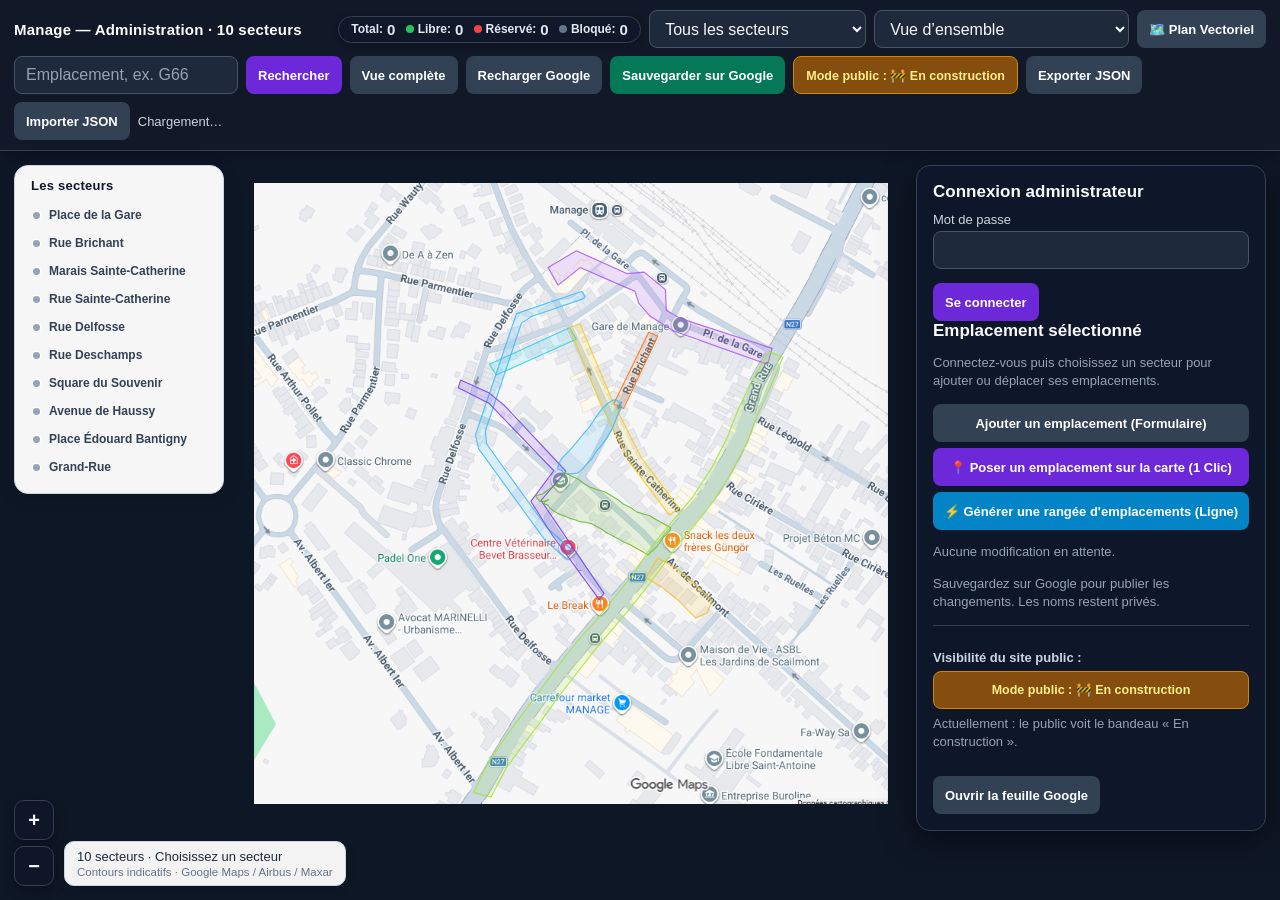
==== commit 9e9f9c2d: "feat: Dimanche Matin rectangular stall tiles & 2-click batch street row generator" ====
--- a/admin.html
+++ b/admin.html
@@ -1,4 +1,4 @@
 <!doctype html><html lang="fr"><head><meta charset="utf-8"><meta name="viewport" content="width=device-width,initial-scale=1"><title>Brocante Manage — Administration</title><link rel="stylesheet" href="styles.css?v=delfosse-clean-1"></head><body>
 <header><strong>Manage — Administration · 10 secteurs</strong><div id="statusCounters" class="status-counters"><span class="counter-item" title="Nombre total d’emplacements">Total: <strong id="cntTotal">0</strong></span><span class="counter-item" title="Emplacements libres"><span class="counter-badge bg-libre"></span> Libre: <strong id="cntLibre">0</strong></span><span class="counter-item" title="Emplacements réservés"><span class="counter-badge bg-reserve"></span> Réservé: <strong id="cntReserve">0</strong></span><span class="counter-item" title="Emplacements bloqués"><span class="counter-badge bg-bloque"></span> Bloqué: <strong id="cntBloque">0</strong></span></div><select id="sector" aria-label="Secteur"><option value="">Tous les secteurs</option></select><select id="baseMap" aria-label="Vue du plan"><option value="ensemble">Vue d’ensemble</option><option value="gare">Détail Gare</option><option value="sud">Détail sud / Grand-Rue</option></select><button type="button" id="toggleMapLayer" class="button" title="Basculer entre Plan Vectoriel et Vue Satellite">🗺️ Plan Vectoriel</button><input id="search" aria-label="Emplacement" placeholder="Emplacement, ex. G66"><button class="primary" id="go">Rechercher</button><button id="fit">Vue complète</button><button id="reload">Recharger Google</button><button class="success" id="saveFile" disabled>Sauvegarder sur Google</button><button type="button" id="toggleConstruction" class="button toggle-construction" title="Basculer le mode d'affichage public">Mode public : 🚧 En construction</button><button id="exportFile">Exporter JSON</button><label class="button">Importer JSON<input class="hidden" type="file" id="importFile" accept=".json,application/json" disabled></label><button id="logout" class="hidden">Déconnexion</button><span id="status" role="status">Chargement…</span></header>
-<main id="view"><div id="stage"><img id="map" src="plan-clair.png" alt="Plan des dix secteurs"><svg id="zones" aria-label="Secteurs de la brocante"></svg><div id="markers"></div></div><aside class="panel"><form id="login"><h2>Connexion administrateur</h2><label>Mot de passe<input id="password" type="password" autocomplete="current-password" required></label><div class="actions"><button type="submit" class="primary">Se connecter</button></div></form><h2>Emplacement sélectionné</h2><p id="empty" class="hint">Connectez-vous puis choisissez un secteur pour ajouter ou déplacer ses emplacements.</p><form id="editor" class="hidden"><label>Emplacement<input id="f_emplacement" required maxlength="60"></label><label>Exposant / nom<input id="f_nom" maxlength="300"></label><label>Secteur<select id="f_rue" required><option value="Place de la Gare">Place de la Gare</option><option value="Rampe de la Gare">Rampe de la Gare (secteur Gare)</option><option value="Rue Brichant">Rue Brichant</option><option value="Marais Sainte-Catherine">Marais Sainte-Catherine</option><option value="Rue Sainte-Catherine">Rue Sainte-Catherine</option><option value="Rue Delfosse">Rue Delfosse</option><option value="Rue Deschamps">Rue Deschamps</option><option value="Square du Souvenir">Square du Souvenir</option><option value="Avenue de Haussy">Avenue de Haussy</option><option value="Place Édouard Bantigny">Place Édouard Bantigny</option><option value="Grand-Rue">Grand-Rue</option></select></label><label>Dimension<input id="f_dimension" maxlength="300"></label><label>Statut<input id="f_statut" maxlength="300"></label><div class="status-actions-grid"><button type="button" id="btnSetLibre" class="btn-status-toggle btn-status-libre">🟢 Marquer Libre</button><button type="button" id="btnSetReserve" class="btn-status-toggle btn-status-reserve">🔴 Réserver</button><button type="button" id="btnSetBloque" class="btn-status-toggle btn-status-bloque">🔒 Bloquer</button></div><div class="row"><label>Position X sur cette vue (%)<input id="f_x" type="number" min="0" max="100" step="any" required></label><label>Position Y sur cette vue (%)<input id="f_y" type="number" min="0" max="100" step="any" required></label></div><div class="actions"><button class="primary" type="submit">Appliquer</button><button class="danger" type="button" id="remove">Supprimer</button></div></form><div class="actions" style="flex-direction:column;gap:6px"><button type="button" id="add" disabled style="width:100%">Ajouter un emplacement (Formulaire)</button><button type="button" id="clickAddStall" class="button primary" disabled style="width:100%">📍 Poser un emplacement sur la carte (Clic)</button></div><p class="hint" id="dirty">Aucune modification en attente.</p><p class="hint">Sauvegardez sur Google pour publier les changements. Les noms restent privés.</p><div class="admin-section" style="margin-top:14px;padding-top:14px;border-top:1px solid #334155"><label style="font-weight:600;display:block;margin-bottom:6px">Visibilité du site public :</label><button type="button" id="togglePublicMode" class="button toggle-construction" style="width:100%">Mode public : 🚧 En construction</button><p class="hint" id="publicModeHint" style="margin-top:6px">Actuellement : le public voit le bandeau « En construction ».</p></div><div id="sectorEditSection" class="admin-section hidden" style="margin-top:14px;padding-top:14px;border-top:1px solid #334155"><label style="font-weight:600;display:block;margin-bottom:6px">Éditeur de tracé de secteur :</label><button type="button" id="toggleSectorEdit" class="button" style="width:100%">✏️ Éditer le tracé de ce secteur</button><div id="sectorEditControls" class="hidden" style="margin-top:8px"><button type="button" id="redrawSectorBtn" class="button primary" style="width:100%;margin-bottom:8px">✏️ Redessiner à la volée (Clics successifs)</button><p class="hint" id="sectorEditHint" style="margin-bottom:6px">Glissez les poignées bleues sur la carte ou cliquez sur "Redessiner" pour cliquer point par point sur les coins de la rue.</p><div class="actions" style="margin-top:6px"><button type="button" id="addSectorPoint" class="button" style="flex:1">➕ Point</button><button type="button" id="removeSectorPoint" class="danger" style="flex:1">➖ Retirer point</button></div><label style="margin-top:8px;font-size:12px;display:block">Code du tracé (mis à jour en direct) :</label><textarea id="sectorCodeBox" rows="4" style="width:100%;font-family:monospace;font-size:11px;background:#0e1726;color:#38bdf8;border:1px solid #334155;border-radius:6px;padding:6px;margin-top:4px" readonly></textarea><button type="button" id="copySectorCode" class="button primary" style="width:100%;margin-top:6px">📋 Copier le code du tracé</button><button type="button" id="saveSectorOutlinesBtn" class="button success" style="width:100%;margin-top:6px">💾 Sauvegarder les tracés sur Google</button></div></div><a class="button" href="https://docs.google.com/spreadsheets/d/1a1C3NJFDnlJgHLUonnntC3DbZbD2wBY8V8TcqD11niU/edit" target="_blank" rel="noopener" style="margin-top:12px">Ouvrir la feuille Google</a></aside><div class="map-note"><span id="sectorNote">10 secteurs · Choisissez un secteur</span><small>Contours indicatifs · Google Maps / Airbus / Maxar</small></div><div class="controls"><button id="plus" aria-label="Zoom avant">+</button><button id="minus" aria-label="Zoom arrière">−</button></div></main>
+<main id="view"><div id="stage"><img id="map" src="plan-clair.png" alt="Plan des dix secteurs"><svg id="zones" aria-label="Secteurs de la brocante"></svg><div id="markers"></div></div><aside class="panel"><form id="login"><h2>Connexion administrateur</h2><label>Mot de passe<input id="password" type="password" autocomplete="current-password" required></label><div class="actions"><button type="submit" class="primary">Se connecter</button></div></form><h2>Emplacement sélectionné</h2><p id="empty" class="hint">Connectez-vous puis choisissez un secteur pour ajouter ou déplacer ses emplacements.</p><form id="editor" class="hidden"><label>Emplacement<input id="f_emplacement" required maxlength="60"></label><label>Exposant / nom<input id="f_nom" maxlength="300"></label><label>Secteur<select id="f_rue" required><option value="Place de la Gare">Place de la Gare</option><option value="Rampe de la Gare">Rampe de la Gare (secteur Gare)</option><option value="Rue Brichant">Rue Brichant</option><option value="Marais Sainte-Catherine">Marais Sainte-Catherine</option><option value="Rue Sainte-Catherine">Rue Sainte-Catherine</option><option value="Rue Delfosse">Rue Delfosse</option><option value="Rue Deschamps">Rue Deschamps</option><option value="Square du Souvenir">Square du Souvenir</option><option value="Avenue de Haussy">Avenue de Haussy</option><option value="Place Édouard Bantigny">Place Édouard Bantigny</option><option value="Grand-Rue">Grand-Rue</option></select></label><label>Dimension<input id="f_dimension" maxlength="300"></label><label>Statut<input id="f_statut" maxlength="300"></label><div class="status-actions-grid"><button type="button" id="btnSetLibre" class="btn-status-toggle btn-status-libre">🟢 Marquer Libre</button><button type="button" id="btnSetReserve" class="btn-status-toggle btn-status-reserve">🔴 Réserver</button><button type="button" id="btnSetBloque" class="btn-status-toggle btn-status-bloque">🔒 Bloquer</button></div><div class="row"><label>Position X sur cette vue (%)<input id="f_x" type="number" min="0" max="100" step="any" required></label><label>Position Y sur cette vue (%)<input id="f_y" type="number" min="0" max="100" step="any" required></label></div><div class="actions"><button class="primary" type="submit">Appliquer</button><button class="danger" type="button" id="remove">Supprimer</button></div></form><div class="actions" style="flex-direction:column;gap:6px"><button type="button" id="add" disabled style="width:100%">Ajouter un emplacement (Formulaire)</button><button type="button" id="clickAddStall" class="button primary" disabled style="width:100%">📍 Poser un emplacement sur la carte (1 Clic)</button><button type="button" id="clickAddRowStalls" class="button" disabled style="width:100%;background:#0284c7!important">⚡ Générer une rangée d'emplacements (Ligne)</button></div><p class="hint" id="dirty">Aucune modification en attente.</p><p class="hint">Sauvegardez sur Google pour publier les changements. Les noms restent privés.</p><div class="admin-section" style="margin-top:14px;padding-top:14px;border-top:1px solid #334155"><label style="font-weight:600;display:block;margin-bottom:6px">Visibilité du site public :</label><button type="button" id="togglePublicMode" class="button toggle-construction" style="width:100%">Mode public : 🚧 En construction</button><p class="hint" id="publicModeHint" style="margin-top:6px">Actuellement : le public voit le bandeau « En construction ».</p></div><div id="sectorEditSection" class="admin-section hidden" style="margin-top:14px;padding-top:14px;border-top:1px solid #334155"><label style="font-weight:600;display:block;margin-bottom:6px">Éditeur de tracé de secteur :</label><button type="button" id="toggleSectorEdit" class="button" style="width:100%">✏️ Éditer le tracé de ce secteur</button><div id="sectorEditControls" class="hidden" style="margin-top:8px"><button type="button" id="redrawSectorBtn" class="button primary" style="width:100%;margin-bottom:8px">✏️ Redessiner à la volée (Clics successifs)</button><p class="hint" id="sectorEditHint" style="margin-bottom:6px">Glissez les poignées bleues sur la carte ou cliquez sur "Redessiner" pour cliquer point par point sur les coins de la rue.</p><div class="actions" style="margin-top:6px"><button type="button" id="addSectorPoint" class="button" style="flex:1">➕ Point</button><button type="button" id="removeSectorPoint" class="danger" style="flex:1">➖ Retirer point</button></div><label style="margin-top:8px;font-size:12px;display:block">Code du tracé (mis à jour en direct) :</label><textarea id="sectorCodeBox" rows="4" style="width:100%;font-family:monospace;font-size:11px;background:#0e1726;color:#38bdf8;border:1px solid #334155;border-radius:6px;padding:6px;margin-top:4px" readonly></textarea><button type="button" id="copySectorCode" class="button primary" style="width:100%;margin-top:6px">📋 Copier le code du tracé</button><button type="button" id="saveSectorOutlinesBtn" class="button success" style="width:100%;margin-top:6px">💾 Sauvegarder les tracés sur Google</button></div></div><a class="button" href="https://docs.google.com/spreadsheets/d/1a1C3NJFDnlJgHLUonnntC3DbZbD2wBY8V8TcqD11niU/edit" target="_blank" rel="noopener" style="margin-top:12px">Ouvrir la feuille Google</a></aside><div class="map-note"><span id="sectorNote">10 secteurs · Choisissez un secteur</span><small>Contours indicatifs · Google Maps / Airbus / Maxar</small></div><div class="controls"><button id="plus" aria-label="Zoom avant">+</button><button id="minus" aria-label="Zoom arrière">−</button></div></main>
 <script>window.ADMIN_MODE=true; window.isUnlocked=false;</script><script src="config.js?v=delfosse-clean-1"></script><script src="emplacements-data.js"></script><script src="cloud.js"></script><script src="sectors.js?v=delfosse-clean-1"></script><script src="app.js?v=delfosse-clean-1"></script><script src="sector-ui.js?v=delfosse-clean-1"></script><script src="admin.js?v=delfosse-clean-1"></script></body></html>
--- a/styles.css
+++ b/styles.css
@@ -169,43 +169,47 @@
   stroke-opacity: 1 !important;
 }
 
-/* MARQUEURS SUR LA CARTE */
+/* MARQUEURS / EMPLACEMENTS SUR LA CARTE (Méthode Dimanche Matin - Pavés rectangulaires) */
 .marker{
   position:absolute;
-  transform:translate(-50%,-50%);
-  min-width:32px;
-  height:32px;
-  padding:0 6px;
-  border-radius:16px;
+  transform:translate(-50%,-50%) rotate(var(--rot,0deg));
+  min-width:30px;
+  height:19px;
+  padding:0 4px;
+  border-radius:4px;
   background:#22c55e;
-  border:2px solid #ffffff;
-  box-shadow:0 3px 8px rgba(0,0,0,0.4);
-  display:grid;
-  place-items:center;
+  border:1.5px solid #ffffff;
+  box-shadow:0 2px 5px rgba(0,0,0,0.35);
+  display:flex;
+  align-items:center;
+  justify-content:center;
   color:#ffffff;
-  font-size:11.5px;
+  font-size:10.5px;
   font-weight:800;
+  letter-spacing:-0.2px;
   cursor:pointer;
   user-select:none;
   touch-action:none;
-  transition:transform .15s ease,background-color .15s ease;
+  white-space:nowrap;
+  transition:transform .15s ease,background-color .15s ease,box-shadow .15s ease;
 }
 .marker[hidden]{display:none!important}
-.marker.status-libre{background:#22c55e!important;border-color:#ffffff!important;color:#fff!important;box-shadow:0 2px 8px rgba(34,197,94,0.4)}
-.marker.status-reserve{background:#ef4444!important;border-color:#ffffff!important;color:#fff!important;box-shadow:0 2px 8px rgba(239,68,68,0.4)}
-.marker.status-bloque{background:#64748b!important;border-color:#cbd5e1!important;color:#fff!important;box-shadow:0 2px 8px rgba(100,116,139,0.4)}
-.marker:hover{transform:translate(-50%,-50%) scale(1.18);z-index:12}
+.marker.status-libre{background:#22c55e!important;border-color:#ffffff!important;color:#fff!important;box-shadow:0 2px 6px rgba(34,197,94,0.45)}
+.marker.status-reserve{background:#ef4444!important;border-color:#ffffff!important;color:#fff!important;box-shadow:0 2px 6px rgba(239,68,68,0.45)}
+.marker.status-bloque{background:#64748b!important;border-color:#e2e8f0!important;color:#fff!important;box-shadow:0 2px 6px rgba(100,116,139,0.45)}
+.marker:hover{transform:translate(-50%,-50%) rotate(var(--rot,0deg)) scale(1.25);z-index:12;box-shadow:0 4px 12px rgba(0,0,0,0.5)}
 .marker.selected{
   color:#fff;
   z-index:20;
-  min-width:38px;
-  height:38px;
-  box-shadow:0 0 0 4px rgba(255,255,255,0.7),0 4px 14px rgba(0,0,0,0.6);
+  min-width:34px;
+  height:23px;
+  border-width:2px;
+  box-shadow:0 0 0 4px rgba(56,189,248,0.8),0 4px 14px rgba(0,0,0,0.6);
   animation:pulseMarker 1.5s infinite alternate ease-in-out;
 }
 @keyframes pulseMarker{
-  0%{transform:translate(-50%,-50%) scale(1)}
-  100%{transform:translate(-50%,-50%) scale(1.1)}
+  0%{transform:translate(-50%,-50%) rotate(var(--rot,0deg)) scale(1)}
+  100%{transform:translate(-50%,-50%) rotate(var(--rot,0deg)) scale(1.12)}
 }
 
 /* COMPTEURS DE STATUTS & BADGES (Méthode Dimanche Matin) */
